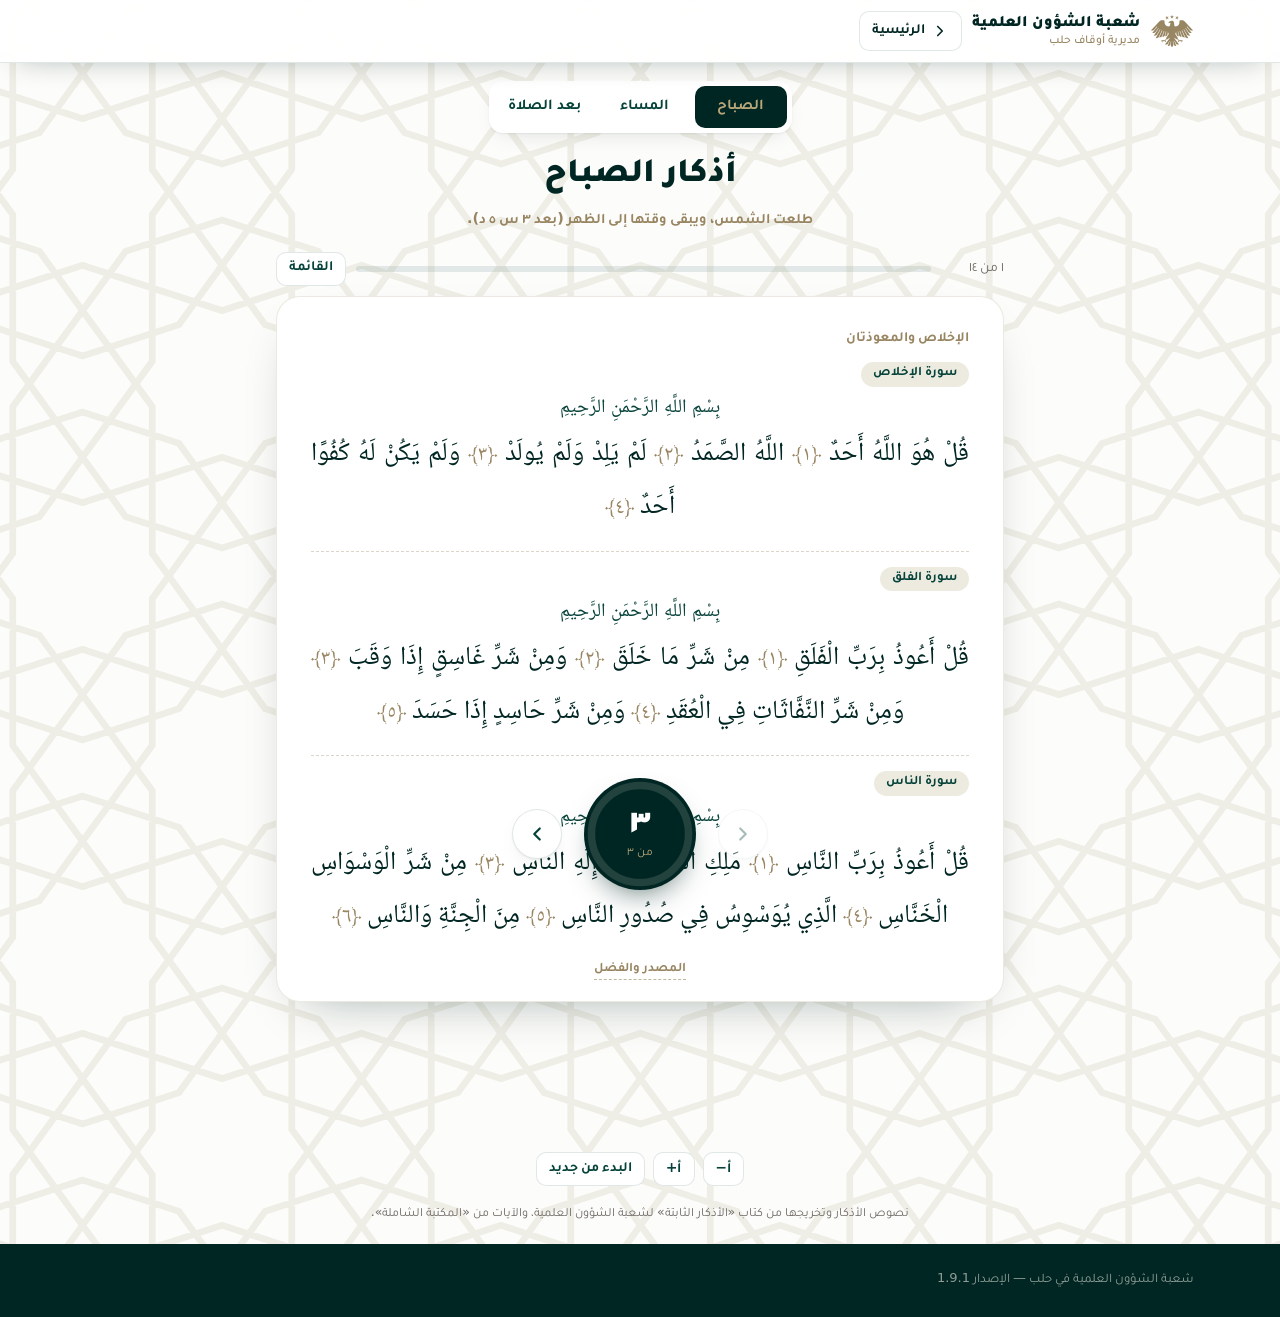
==== adhkar.html @ 6bf9099c "Add files via upload" ====
<!doctype html>
<html lang="ar" dir="rtl">
<head>
  <meta charset="utf-8">
  <meta name="viewport" content="width=device-width, initial-scale=1, viewport-fit=cover">
  <title>الأذكار — شعبة الشؤون العلمية في حلب</title>
  <meta name="description" content="أذكار الصباح والمساء وأذكار ما بعد الصلاة، مع عدّاد يتنقل بين الأذكار وحده.">
  <meta name="theme-color" content="#002623">
  <meta property="og:title" content="الأذكار — شعبة الشؤون العلمية في حلب">
  <meta property="og:description" content="أذكار الصباح والمساء وما بعد الصلاة، مع عدّاد.">
  <meta property="og:image" content="https://elmi-halab.vercel.app/images/og.png">
  <link rel="icon" href="favicon.ico" sizes="any">
  <link rel="icon" href="images/favicon.svg" type="image/svg+xml">
  <link rel="apple-touch-icon" href="images/apple-touch-icon.png">
  <link rel="manifest" href="manifest.webmanifest">
  <link rel="stylesheet" href="style.css?v=1.9.1">
</head>
<body class="adhkar-page">

  <nav class="topbar scrolled" aria-label="التنقل">
    <div class="wrap topbar-in">
      <a class="brand" href="./" aria-label="الصفحة الرئيسية">
        <img src="images/eagle.svg" alt="" width="40" height="30">
        <span><b>شعبة الشؤون العلمية</b><small>مديرية أوقاف حلب</small></span>
      </a>
      <a class="tb-menu" href="./">
        <svg class="ic" width="18" height="18" viewBox="0 0 24 24" fill="none" stroke="currentColor" stroke-width="2.2" stroke-linecap="round" stroke-linejoin="round" aria-hidden="true"><path d="m9 18 6-6-6-6"/></svg>
        <span>الرئيسية</span>
      </a>
    </div>
  </nav>

  <header class="ad-head">
    <div class="wrap">
      <div class="ad-tabs" role="tablist" aria-label="أنواع الأذكار">
        <button class="ad-tab" data-tab="sabah" role="tab" type="button">الصباح</button>
        <button class="ad-tab" data-tab="masa" role="tab" type="button">المساء</button>
        <button class="ad-tab" data-tab="salah" role="tab" type="button">بعد الصلاة</button>
      </div>
      <h1 id="adHeadTitle">الأذكار</h1>
      <p class="ad-when" id="adWhen"></p>
    </div>
  </header>

  <main class="wrap ad-main">
    <div class="ad-progress">
      <span id="adStep"></span>
      <div class="ad-bar" aria-hidden="true"><span id="adBar"></span></div>
      <button class="ad-mini" id="adListBtn" type="button">القائمة</button>
    </div>

    <div id="adStage">
      <div class="ad-variants" id="adTasbih" hidden></div>

      <article class="ad-card" id="adCard" tabindex="0" role="button" aria-label="اضغط على البطاقة للعدّ">
        <div class="ad-title" id="adTitle"></div>
        <div class="ad-text" id="adText"></div>
        <div class="ad-foot">
          <button class="ad-src-btn" id="adSrcBtn" type="button" aria-expanded="false">المصدر والفضل</button>
          <div class="ad-src" id="adSrc" hidden></div>
        </div>
      </article>

      <div class="ad-dock">
        <button class="ad-nav" id="adPrev" type="button" aria-label="الذكر السابق">
          <svg width="22" height="22" viewBox="0 0 24 24" fill="none" stroke="currentColor" stroke-width="2.4" stroke-linecap="round" stroke-linejoin="round" aria-hidden="true"><path d="m9 18 6-6-6-6"/></svg>
        </button>
        <button class="ad-ring" id="adRing" type="button" aria-label="عُدّ">
          <svg viewBox="0 0 120 120" aria-hidden="true">
            <circle class="ad-ring-bg" cx="60" cy="60" r="52"/>
            <circle class="ad-ring-fg" id="adRingFg" cx="60" cy="60" r="52" stroke-dasharray="326.73" stroke-dashoffset="326.73"/>
          </svg>
          <span class="ad-ring-in"><b id="adLeft" aria-live="polite">–</b><small id="adOf"></small></span>
        </button>
        <button class="ad-nav" id="adNext" type="button" aria-label="الذكر التالي">
          <svg width="22" height="22" viewBox="0 0 24 24" fill="none" stroke="currentColor" stroke-width="2.4" stroke-linecap="round" stroke-linejoin="round" aria-hidden="true"><path d="m15 18-6-6 6-6"/></svg>
        </button>
      </div>

      <div class="ad-tools">
        <button class="ad-mini" id="adSmaller" type="button" aria-label="تصغير الخط">أ−</button>
        <button class="ad-mini" id="adBigger" type="button" aria-label="تكبير الخط">أ+</button>
        <button class="ad-mini" id="adReset" type="button">البدء من جديد</button>
      </div>
    </div>

    <section class="ad-done" id="adDone" hidden>
      <div class="ad-done-ic" aria-hidden="true">✓</div>
      <h2 id="adDoneTitle"></h2>
      <p>تقبّل الله منك</p>
      <div class="ad-done-actions">
        <button class="btn btn-dark" id="adDoneExtra" type="button" hidden></button>
        <button class="btn btn-line" id="adDoneBack" type="button" hidden>العودة إلى الأذكار الأساسية</button>
        <button class="btn btn-line" id="adRestart" type="button">البدء من جديد</button>
      </div>
    </section>

    <p class="ad-credit">نصوص الأذكار وتخريجها من كتاب «الأذكار الثابتة» لشعبة الشؤون العلمية، والآيات من «المكتبة الشاملة».</p>
  </main>

  <footer class="foot">
    <div class="foot-in">
      <div class="wrap foot-bottom" style="margin-top:0;border-top:0;padding-top:0"><span>شعبة الشؤون العلمية في حلب</span> — <span>الإصدار 1.9.1</span></div>
    </div>
  </footer>

  <dialog class="sheet" id="adListSheet" aria-labelledby="adListHead">
    <div class="sheet-in">
      <h3 id="adListHead">قائمة الأذكار</h3>
      <div class="ad-list" id="adListBody"></div>
      <div class="sheet-actions"><button class="btn btn-outline" id="adListClose" type="button">إغلاق</button></div>
    </div>
  </dialog>

  <script src="adhkar-data.js?v=1.9.1"></script>
  <script src="adhkar.js?v=1.9.1"></script>
</body>
</html>
---- style.css ----
/* ============================================================
   شعبة الشؤون العلمية في حلب
   ملف التنسيق المشترك بين الصفحة الرئيسية ولوحة الإدارة
   ============================================================ */

/* ---------- الخطوط ----------
   الخط المعتمد: قمرة. ضع ملفاته في مجلد fonts بهذه الأسماء نفسها.
   وإن لم تُوجد يعمل الموقع تلقائيًا بخط «تجوّل» الاحتياطي الموجود معه. */
@font-face { font-family: 'Qomra'; font-weight: 400; font-display: swap;
  src: local('itf Qomra Arabic'), url('fonts/ITFQOMRAARABIC-REGULAR.TTF') format('truetype'); }
@font-face { font-family: 'Qomra'; font-weight: 500; font-display: swap;
  src: local('itf Qomra Arabic Med'), url('fonts/ITFQOMRAARABIC-MEDIUM.TTF') format('truetype'); }
@font-face { font-family: 'Qomra'; font-weight: 700; font-display: swap;
  src: local('itf Qomra Arabic Bold'), url('fonts/ITFQOMRAARABIC-BOLD.TTF') format('truetype'); }
@font-face { font-family: 'Qomra'; font-weight: 900; font-display: swap;
  src: local('itf Qomra Arabic Black'), url('fonts/ITFQOMRAARABIC-BLACK.TTF') format('truetype'); }

@font-face { font-family: 'TajawalLocal'; font-weight: 400; font-display: swap; src: url('fonts/tajawal-arabic-400-normal.woff2') format('woff2'); }
@font-face { font-family: 'TajawalLocal'; font-weight: 500; font-display: swap; src: url('fonts/tajawal-arabic-500-normal.woff2') format('woff2'); }
@font-face { font-family: 'TajawalLocal'; font-weight: 700; font-display: swap; src: url('fonts/tajawal-arabic-700-normal.woff2') format('woff2'); }
@font-face { font-family: 'TajawalLocal'; font-weight: 900; font-display: swap; src: url('fonts/tajawal-arabic-900-normal.woff2') format('woff2'); }
/* خط نصوص الأذكار: نسخي يضبط التشكيل على «لا» والتنوين ضبطًا صحيحًا */
@font-face { font-family: 'AdhkarFont'; font-weight: 400; font-display: swap; src: url('fonts/noto-naskh-arabic-400-normal.woff2') format('woff2');
  unicode-range: U+0600-06FF, U+0750-077F, U+0870-088E, U+0890-0891, U+0897-08E1, U+08E3-08FF, U+200C-200E, U+2010-2011, U+204F, U+2E41, U+FB50-FDFF, U+FE70-FE74, U+FE76-FEFC; }

/* ---------- الألوان المعتمدة ---------- */
:root {
  --forest-900: #002623;
  --forest-700: #054239;
  --forest-500: #428177;
  --gold-700: #988561;
  --gold-500: #b9a779;
  --cream: #edebe0;
  --ink: #161616;
  --text: #3d3a3b;
  --umber-700: #4a151e;
  --umber-500: #6b1f2a;
  --white: #ffffff;

  --bg: #f5f4ee;
  --card: #ffffff;
  --line: rgba(5, 66, 57, 0.12);
  --muted: #6f6a66;
  --shadow: 0 1px 2px rgba(0, 38, 35, .06), 0 8px 24px -12px rgba(0, 38, 35, .18);

  --font: 'Qomra', 'TajawalLocal', system-ui, sans-serif;
  --radius: 18px;
  --wrap: 760px;
}

* { box-sizing: border-box; }
html { scroll-behavior: smooth; -webkit-text-size-adjust: 100%; }
body {
  margin: 0;
  background: var(--bg);
  color: var(--text);
  font-family: var(--font);
  font-size: 16px;
  line-height: 1.75;
  direction: rtl;
  overflow-x: hidden;
}
a { color: inherit; text-decoration: none; }
button, input, select, textarea { font-family: inherit; font-size: inherit; color: inherit; }
img, svg { display: block; }
.ic { flex: none; }
.wrap { width: 100%; max-width: var(--wrap); margin: 0 auto; padding: 0 16px; }
.sr { position: absolute; width: 1px; height: 1px; overflow: hidden; clip: rect(0 0 0 0); white-space: nowrap; }
:focus-visible { outline: 3px solid var(--gold-500); outline-offset: 2px; border-radius: 6px; }

/* ---------- الأزرار ---------- */
.btn {
  display: inline-flex; align-items: center; justify-content: center; gap: 8px;
  min-height: 46px; padding: 10px 20px;
  border-radius: 999px; border: 1.5px solid transparent;
  font-weight: 700; font-size: 15px; line-height: 1.2;
  cursor: pointer; transition: transform .15s ease, background .2s ease, border-color .2s ease;
  white-space: nowrap;
}
.btn:active { transform: scale(.97); }
.btn-gold { background: var(--gold-700); color: var(--white); }
.btn-gold:hover { background: #8a7855; }
.btn-forest { background: var(--forest-700); color: var(--white); }
.btn-forest:hover { background: var(--forest-900); }
.btn-ghost-light { border-color: rgba(237, 235, 224, .35); color: var(--cream); background: transparent; }
.btn-ghost-light:hover { border-color: var(--gold-500); color: var(--white); }
.btn-outline { border-color: var(--gold-700); color: var(--gold-700); background: transparent; }
.btn-outline:hover { background: rgba(152, 133, 97, .08); }
.btn[disabled], .btn.is-disabled { background: var(--cream); color: var(--muted); border-color: transparent; cursor: not-allowed; transform: none; }

/* ---------- رأس الصفحة ---------- */
.hero {
  position: relative; overflow: hidden;
  background: var(--forest-900); color: var(--white);
  padding: 0 0 40px; text-align: center;
}
.hero-main { padding-top: 30px; }
.hero::before, .hero::after { content: ''; position: absolute; border-radius: 50%; pointer-events: none; }
.hero::before { width: 340px; height: 340px; top: -150px; left: -120px; background: rgba(66, 129, 119, .22); }
.hero::after { width: 280px; height: 280px; bottom: -150px; right: -90px; background: rgba(152, 133, 97, .16); }
.hero .wrap { position: relative; z-index: 1; }
.hero-logo { width: 112px; height: auto; margin: 0 auto 18px; }
.kicker {
  display: inline-block; font-weight: 500; font-size: 14px; letter-spacing: 0;
  color: var(--gold-500);
}
.hero h1 { margin: 4px 0 8px; font-weight: 900; font-size: clamp(30px, 8vw, 42px); line-height: 1.25; color: var(--white); }
.hero .tagline { margin: 0 auto 24px; max-width: 30em; color: rgba(237, 235, 224, .82); font-size: 16px; }
.hero-actions { display: flex; flex-wrap: wrap; gap: 10px; justify-content: center; }
.gold-rule { width: 56px; height: 2px; background: var(--gold-700); margin: 0 auto 18px; border: 0; }

/* ---------- شريط مواقيت الصلاة ---------- */
.pbar {
  position: relative; z-index: 2; text-align: right;
  background: rgba(0, 0, 0, .2); border-bottom: 1px solid rgba(185, 167, 121, .2);
  padding: 10px 0 12px;
}
.pbar.failed { display: none; }
.pbar-top { display: flex; align-items: center; justify-content: space-between; gap: 10px; margin-bottom: 8px; }
.pbar-city {
  display: inline-flex; align-items: center; gap: 6px; min-height: 36px; padding: 4px 12px 4px 10px;
  border-radius: 999px; border: 1px solid rgba(237, 235, 224, .25); background: rgba(237, 235, 224, .07);
  color: var(--cream); font-size: 14px; cursor: pointer; transition: border-color .2s ease, background .2s ease;
}
.pbar-city b { font-weight: 700; }
.pbar-city .ic { color: var(--gold-500); }
.pbar-city .chev { opacity: .8; }
.pbar-city:hover { border-color: var(--gold-500); background: rgba(237, 235, 224, .12); }
.pbar-date { font-size: 13px; color: rgba(237, 235, 224, .78); text-align: left; line-height: 1.4; }
.pbar-times { display: grid; grid-template-columns: repeat(6, minmax(0, 1fr)); gap: 4px; }
.pt { text-align: center; border-radius: 12px; padding: 5px 2px 6px; transition: background .3s ease; }
.pt small { display: block; font-size: 12px; font-weight: 500; line-height: 1.5; color: var(--gold-500); white-space: nowrap; }
.pt b { display: block; font-size: 17px; font-weight: 700; line-height: 1.3; color: var(--white); font-variant-numeric: tabular-nums; }
.pt i { display: block; font-style: normal; font-size: 11px; line-height: 1.5; color: var(--white); white-space: nowrap; }
.pt.sun small, .pt.sun b { opacity: .55; }
.pt.next { background: var(--gold-700); box-shadow: 0 6px 18px -8px rgba(0, 0, 0, .5); }
.pt.next small { color: var(--forest-900); }
@media (min-width: 560px) {
  .pt b { font-size: 20px; }
  .pt small { font-size: 13px; }
  .pbar-times { gap: 8px; }
}

/* قائمة المدن */
dialog.city-sheet .sheet-in { padding-bottom: 18px; }
.city-sheet .inp { width: 100%; }
.city-list {
  max-height: min(52vh, 420px); overflow-y: auto; margin: 10px 0 12px; text-align: right;
  border: 1px solid var(--line); border-radius: 14px; background: var(--white);
}
.city-list h4 {
  position: sticky; top: 0; z-index: 1; margin: 0; padding: 6px 14px;
  background: var(--cream); color: var(--gold-700); font-size: 13px; font-weight: 700;
}
.city-opt {
  display: flex; width: 100%; align-items: center; justify-content: space-between; gap: 8px;
  min-height: 44px; padding: 8px 14px; border: 0; border-top: 1px solid var(--line);
  background: none; text-align: right; font-size: 15px; color: var(--ink); cursor: pointer;
}
.city-list h4 + .city-opt { border-top: 0; }
.city-opt:hover { background: rgba(5, 66, 57, .04); }
.city-opt.on { color: var(--forest-700); font-weight: 700; background: rgba(5, 66, 57, .06); }
.city-empty { padding: 18px; text-align: center; color: var(--muted); font-size: 14px; }
.atlas-link { display: block; margin: 0 0 12px; font-size: 13px; line-height: 1.6; color: var(--forest-700); }
.atlas-link b { color: var(--gold-700); }
.atlas-link:hover { text-decoration: underline; }

/* ---------- شريط الأقسام ---------- */
.chips {
  position: sticky; top: 0; z-index: 20;
  background: rgba(245, 244, 238, .94); backdrop-filter: blur(8px); -webkit-backdrop-filter: blur(8px);
  border-bottom: 1px solid var(--line);
}
.chips-row { display: flex; gap: 8px; overflow-x: auto; padding: 10px 16px; scrollbar-width: none; max-width: var(--wrap); margin: 0 auto; }
.chips-row::-webkit-scrollbar { display: none; }
.chip {
  flex: none; padding: 6px 14px; border-radius: 999px;
  background: var(--white); border: 1px solid var(--line);
  font-size: 14px; font-weight: 500; color: var(--forest-700); white-space: nowrap;
}
.chip:hover, .chip.on { background: var(--forest-700); color: var(--white); border-color: var(--forest-700); }

/* ---------- الأقسام ---------- */
main { padding: 8px 0 40px; }
.block { padding: 28px 0 8px; scroll-margin-top: 64px; }
.block-head { margin-bottom: 14px; }
.block-head .kicker { display: flex; align-items: center; gap: 10px; color: var(--gold-700); }
.block-head .kicker::before { content: ''; width: 18px; height: 2px; background: var(--gold-700); }
.block-head h2 { margin: 2px 0 0; font-weight: 900; font-size: 25px; line-height: 1.35; color: var(--forest-700); }
.block-head p { margin: 6px 0 0; color: var(--muted); font-size: 15px; }

.items { display: grid; grid-template-columns: 1fr; gap: 10px; }
@media (min-width: 720px) { .items { grid-template-columns: 1fr 1fr; } }

.item {
  display: flex; align-items: center; gap: 14px;
  padding: 14px; min-height: 76px;
  background: var(--card); border: 1px solid var(--line); border-radius: var(--radius);
  box-shadow: var(--shadow);
  transition: transform .15s ease, border-color .2s ease;
}
a.item:hover { border-color: var(--gold-500); transform: translateY(-2px); }
a.item:active { transform: scale(.99); }
.item-ic {
  width: 48px; height: 48px; border-radius: 14px; flex: none;
  display: grid; place-items: center;
  background: var(--cream); color: var(--forest-700);
}
.item-ic.wa { background: #e3f3ea; color: #128c4a; }
.item-ic.fb { background: #e7edf8; color: #1b4fa0; }
.item-body { flex: 1; min-width: 0; }
.item-title { display: flex; align-items: center; gap: 8px; flex-wrap: wrap; font-weight: 700; font-size: 16px; color: var(--ink); line-height: 1.45; }
.item-desc { margin-top: 2px; font-size: 14px; color: var(--muted); line-height: 1.6; }
.item-go { color: var(--gold-700); flex: none; }
.item.is-soon { box-shadow: none; background: rgba(255, 255, 255, .6); }
.item.is-soon .item-ic { background: rgba(237, 235, 224, .7); color: var(--gold-700); }
.badge {
  display: inline-block; padding: 1px 10px; border-radius: 999px;
  background: var(--cream); color: var(--gold-700);
  font-size: 12px; font-weight: 500; line-height: 1.8;
}
.badge.new { background: var(--umber-500); color: var(--white); }
.badge.file { background: rgba(5, 66, 57, .08); color: var(--forest-700); }

/* ---------- بطاقة اللقاء الشهري ---------- */
.meet {
  background: var(--card); border: 1px solid var(--line); border-radius: 22px;
  box-shadow: var(--shadow); overflow: hidden;
}
.meet-top {
  display: flex; align-items: center; justify-content: space-between; gap: 10px; flex-wrap: wrap;
  background: var(--cream); padding: 12px 18px;
}
.meet-top .kicker { color: var(--gold-700); font-size: 14px; }
.status { padding: 2px 12px; border-radius: 999px; font-size: 13px; font-weight: 700; background: var(--forest-700); color: var(--white); }
.status.today { background: var(--umber-500); }
.status.past { background: rgba(61, 58, 59, .12); color: var(--text); }
.meet-body { padding: 18px 18px 20px; }
.meet h3 { margin: 0 0 10px; font-weight: 900; font-size: 24px; line-height: 1.4; color: var(--forest-700); }
.meet-meta { display: flex; flex-wrap: wrap; gap: 8px 16px; margin-bottom: 14px; color: var(--text); font-size: 15px; }
.meet-meta span { display: inline-flex; align-items: center; gap: 6px; }
.meet-meta .ic { color: var(--gold-700); }
.sq-list { list-style: none; margin: 0 0 16px; padding: 0; }
.sq-list li { position: relative; padding-right: 20px; margin: 4px 0; }
.sq-list li::before { content: ''; position: absolute; right: 2px; top: .66em; width: 7px; height: 7px; background: var(--gold-700); }
.people { display: grid; gap: 10px; margin-bottom: 18px; }
@media (min-width: 560px) { .people { grid-template-columns: 1fr 1fr; } }
.person { background: var(--bg); border-radius: 14px; padding: 10px 14px; }
.person b { display: block; font-weight: 500; font-size: 13px; color: var(--gold-700); }
.person span { font-weight: 700; color: var(--ink); white-space: pre-line; }
.meet-actions { display: flex; flex-wrap: wrap; gap: 10px; }
.meet-actions .btn { flex: 1 1 200px; }
.meet-note { margin: 10px 0 0; font-size: 13px; color: var(--muted); }

details.archive { margin-top: 12px; background: var(--card); border: 1px solid var(--line); border-radius: var(--radius); }
details.archive summary {
  list-style: none; cursor: pointer; padding: 14px 18px;
  display: flex; align-items: center; justify-content: space-between;
  font-weight: 700; color: var(--forest-700);
}
details.archive summary::-webkit-details-marker { display: none; }
details.archive[open] summary .ic { transform: rotate(180deg); }
.past { border-top: 1px solid var(--line); padding: 14px 18px; }
.past h4 { margin: 0; font-size: 16px; font-weight: 700; color: var(--ink); }
.past .when { font-size: 13px; color: var(--muted); }
.past p { margin: 6px 0 0; font-size: 14px; white-space: pre-line; }
.past .links { display: flex; flex-wrap: wrap; gap: 8px; margin-top: 8px; }
.past .links a { font-size: 14px; font-weight: 700; color: var(--gold-700); display: inline-flex; align-items: center; gap: 4px; }

/* ---------- عن الشعبة ---------- */
.about { background: var(--card); border: 1px solid var(--line); border-radius: 22px; padding: 20px; box-shadow: var(--shadow); }
.about p { margin: 0 0 12px; text-align: justify; }
.about h3 { margin: 18px 0 8px; font-size: 17px; font-weight: 700; color: var(--umber-700); }
.contact-row { display: flex; flex-wrap: wrap; gap: 10px; margin-top: 8px; }

[hidden] { display: none !important; }

/* ---------- الشريط العلوي الثابت ---------- */
.topbar {
  position: sticky; top: 0; z-index: 30;
  background: rgba(255, 255, 255, .93); backdrop-filter: blur(12px); -webkit-backdrop-filter: blur(12px);
  border-bottom: 1px solid var(--line);
  transition: box-shadow .25s ease;
}
.topbar.scrolled { box-shadow: 0 10px 30px -18px rgba(0, 38, 35, .45); }
.topbar-in { display: flex; align-items: center; gap: 10px; min-height: 62px; }
.brand { display: flex; align-items: center; gap: 10px; color: var(--forest-900); min-width: 0; margin-left: auto; flex: none; }
.brand img { width: 44px; height: auto; flex: none; }
.brand span { display: flex; flex-direction: column; line-height: 1.25; min-width: 0; }
.brand b { font-weight: 900; font-size: 16px; white-space: nowrap; }
.brand small { font-size: 12px; font-weight: 500; color: var(--gold-700); white-space: nowrap; }
.tb-links { display: none; gap: 2px; margin-left: auto; }
.tb-links a { padding: 6px 12px; border-radius: 10px; font-size: 14.5px; font-weight: 500; color: #6b7280; white-space: nowrap; }
.tb-links a:hover { color: var(--forest-900); background: rgba(0, 38, 35, .04); }
.tb-next {
  display: inline-flex; align-items: baseline; gap: 6px; flex: none;
  padding: 6px 12px; border-radius: 10px; border: 0; cursor: pointer;
  background: var(--forest-900); color: var(--white); font-size: 14px;
  animation: tbIn .3s ease;
}
.tb-next small { font-size: 12px; font-weight: 500; color: var(--gold-500); }
.tb-next b { font-weight: 700; font-variant-numeric: tabular-nums; }
@keyframes tbIn { from { opacity: 0; transform: translateY(-4px); } }
.tb-menu {
  display: inline-flex; align-items: center; gap: 6px; flex: none; min-height: 40px; padding: 6px 12px;
  border-radius: 10px; border: 1px solid var(--line); background: var(--white);
  color: var(--forest-900); font-size: 14px; font-weight: 700; cursor: pointer;
}
.tb-menu:hover { border-color: var(--gold-500); }
@media (max-width: 400px) { .tb-menu span { display: none; } .tb-menu { padding: 6px 9px; } .brand b { font-size: 15px; } }
@media (min-width: 900px) { .tb-links { display: flex; } .brand { margin-left: 0; } }

/* قائمة الأقسام */
.menu-list { display: grid; gap: 6px; margin: 6px 0 14px; text-align: right; }
.menu-list a {
  display: flex; align-items: center; justify-content: space-between; gap: 10px;
  min-height: 48px; padding: 10px 14px; border-radius: 14px;
  background: var(--bg); color: var(--forest-700); font-weight: 700;
}
.menu-list a .ic { color: var(--gold-700); }
.menu-list a:hover { background: var(--cream); }

/* ---------- رأس الصفحة (الإصدار ١.٣) ---------- */
.hero {
  position: relative; overflow: hidden; text-align: right;
  padding: 0 0 clamp(96px, 18vw, 150px);
  color: var(--forest-900);
  background: #fcfcfa url('images/pattern-light.svg') center top / 279px 384px repeat;
  border-bottom: 1px solid var(--line);
}
.hero::before, .hero::after { display: none; }
.hero-sky {
  position: absolute; left: 0; right: 0; bottom: -1px; height: clamp(84px, 15vw, 132px);
  background: url('images/aleppo-skyline.png') center bottom / auto 100% repeat-x;
  opacity: .82; pointer-events: none;
}
.hero-grid { position: relative; z-index: 1; display: grid; gap: 22px; padding-top: 18px; }
.hero-side { order: -1; }
.hero .kicker { color: var(--gold-700); font-size: 15px; }
.hero h1 { margin: 2px 0 8px; font-weight: 900; font-size: clamp(34px, 9vw, 54px); line-height: 1.2; color: var(--forest-900); }
.hero .tagline { margin: 0 0 18px; max-width: 30em; color: var(--gold-700); font-size: 17px; font-weight: 700; line-height: 1.7; }
.hero-feats { list-style: none; margin: 0 0 22px; padding: 0; display: grid; grid-template-columns: repeat(3, minmax(0, 1fr)); gap: 10px; }
.hero-feats li { display: flex; flex-direction: column; align-items: flex-start; gap: 8px; font-size: 13.5px; line-height: 1.55; color: var(--text); }
.feat-ic {
  position: relative; display: grid; place-items: center; width: 44px; height: 44px; border-radius: 12px;
  background: var(--gold-500); color: var(--white);
}
.hero-actions { justify-content: flex-start; }
.hero-actions .btn { flex: 1 1 160px; }
.hero-share {
  display: inline-flex; align-items: center; gap: 6px; margin-top: 14px; padding: 0 0 2px;
  border: 0; border-bottom: 1px solid rgba(5, 66, 57, .3); background: none;
  color: var(--forest-700); font-size: 14px; cursor: pointer;
}
.hero-share:hover { color: var(--gold-700); }

/* بطاقة المواقيت */
.pcard {
  position: relative; overflow: hidden; border-radius: 26px; padding: 16px 16px 14px;
  color: var(--white);
  background: var(--forest-700) url('images/pattern-dark.webp') center / 520px auto;
  background-blend-mode: soft-light;
  box-shadow: 0 30px 60px -30px rgba(0, 38, 35, .55);
}
.pcard.failed { display: none; }
.pc-mark { position: absolute; left: -18px; top: -14px; width: 120px; opacity: .12; pointer-events: none; }
.pc-head { position: relative; display: flex; align-items: flex-end; justify-content: space-between; gap: 10px; margin-bottom: 12px; }
.pc-next small, .pc-time span { display: block; font-size: 12.5px; color: var(--gold-500); font-weight: 500; }
.pc-next b { display: block; font-size: 30px; font-weight: 900; line-height: 1.2; }
.pc-time { text-align: left; }
.pc-time b { display: block; font-size: 30px; font-weight: 700; line-height: 1.2; font-variant-numeric: tabular-nums; }
.pc-time small { display: block; font-size: 12.5px; color: var(--gold-500); font-weight: 500; }
.pc-left {
  position: relative; display: flex; align-items: center; justify-content: space-between; gap: 10px;
  margin-bottom: 10px; padding: 8px 14px; border-radius: 14px;
  background: rgba(237, 235, 224, .94); color: var(--forest-900);
}
.pc-left small { font-size: 13px; font-weight: 500; color: var(--forest-700); }
.pc-left b { font-size: 22px; font-weight: 900; font-variant-numeric: tabular-nums; line-height: 1.3; }
.pc-prog { position: relative; height: 6px; margin-bottom: 6px; border-radius: 999px; background: rgba(255, 255, 255, .14); overflow: hidden; }
.pc-prog span { display: block; height: 100%; width: 0; border-radius: inherit; background: linear-gradient(to left, var(--gold-500), var(--gold-700)); transition: width .9s linear; }
.pc-since { position: relative; display: flex; justify-content: space-between; gap: 10px; margin-bottom: 12px; font-size: 13px; color: rgba(237, 235, 224, .78); }
.pc-since b { font-weight: 700; color: var(--cream); font-variant-numeric: tabular-nums; }
.pcard .pbar-date { line-height: 1.5; text-align: left; }
.pcard .pbar-date span { display: block; }
.pcard .pbar-date .g { font-size: 12px; color: rgba(237, 235, 224, .65); }
.pcard .pbar-times { position: relative; grid-template-columns: repeat(6, minmax(0, 1fr)); gap: 5px; }
.pcard .pt { background: rgba(255, 255, 255, .08); border-radius: 12px; padding: 6px 2px 7px; }
.pcard .pt.next { background: var(--gold-700); }
.pcard .pt i { display: none; }
.pcard .pt { cursor: pointer; -webkit-tap-highlight-color: transparent; }
.pcard .pt.tapped { box-shadow: inset 0 0 0 2px var(--cream); }
.pc-since.sel { color: var(--cream); }
.pc-since.sel b { color: var(--gold-500); }
.pc-hint { position: relative; margin: 8px 0 0; text-align: center; font-size: 11.5px; color: rgba(237, 235, 224, .55); }
.pc-adhkar {
  position: relative; display: flex; align-items: center; justify-content: space-between; gap: 10px;
  margin-top: 10px; padding: 9px 14px; border-radius: 14px;
  background: rgba(152, 133, 97, .22); border: 1px solid rgba(185, 167, 121, .35);
  color: var(--cream); font-size: 14.5px; font-weight: 700;
}
.pc-adhkar:hover { background: rgba(152, 133, 97, .32); }
.pc-foot { position: relative; display: flex; align-items: center; justify-content: space-between; gap: 10px; margin-top: 12px; }
.pcard .pbar-city { background: rgba(237, 235, 224, .1); }
.pcard .pbar-date { color: rgba(237, 235, 224, .8); }
@media (max-width: 380px) { .pcard .pt b { font-size: 15px; } .pcard .pt small { font-size: 11px; } }

@media (min-width: 900px) {
  .hero-grid { grid-template-columns: 1.15fr .85fr; align-items: center; gap: 48px; padding-top: 48px; }
  .hero-side { order: 0; }
  .hero h1 { font-size: 56px; }
  .hero-feats li { font-size: 14.5px; }
  .hero-actions .btn { flex: 0 0 auto; min-width: 190px; }
  .pcard { padding: 22px 22px 18px; transform: rotate(-2deg); }
  .pcard .pbar-times { grid-template-columns: repeat(3, minmax(0, 1fr)); gap: 8px; }
  .pcard .pt { padding: 10px 4px; }
  .pcard .pt b { font-size: 22px; }
  .pc-next b, .pc-time b { font-size: 38px; }
  .pc-mark { width: 170px; }
}

/* أزرار بطابع «مسجدك» */
.btn { border-radius: 12px; }
.btn-dark { background: var(--forest-900); color: var(--gold-500); }
.btn-dark:hover { background: var(--forest-700); }
.btn-line { border-color: var(--forest-900); color: var(--forest-900); background: transparent; }
.btn-line:hover { background: rgba(0, 38, 35, .05); }

/* أيقونات البطاقات: مربع ذهبي بإطار داخلي متقطع */
.item-ic { position: relative; background: transparent; border: 1.5px solid rgba(152, 133, 97, .55); color: var(--gold-700); }
.item-ic::after { content: ''; position: absolute; inset: 4px; border: 1px dashed rgba(152, 133, 97, .45); border-radius: 9px; pointer-events: none; }
.item-ic.wa { background: transparent; border-color: rgba(18, 140, 74, .45); color: #128c4a; }
.item-ic.wa::after { border-color: rgba(18, 140, 74, .35); }
.item.is-soon .item-ic { background: transparent; }
.item { border-color: transparent; }

.block { scroll-margin-top: 76px; }
@media (min-width: 900px) {
  :root { --wrap: 980px; }
  .topbar .wrap, .hero .wrap, .foot .wrap { max-width: 1140px; }
}

/* ---------- كيف تستفيد ---------- */
.steps-grid { list-style: none; margin: 0; padding: 0; display: grid; gap: 18px; position: relative; }
.step { position: relative; display: grid; grid-template-columns: 52px 1fr; column-gap: 14px; align-items: start; }
.step-n {
  grid-row: span 2; position: relative; z-index: 1;
  display: grid; place-items: center; width: 52px; height: 52px; border-radius: 50%;
  background: var(--forest-900); color: var(--white); font-weight: 900; font-size: 20px;
}
.step:nth-child(even) .step-n { background: #cdbf9c; color: var(--forest-900); }
.step:not(:last-child)::after {
  content: ''; position: absolute; right: 25px; top: 56px; bottom: -16px;
  border-right: 2px dashed rgba(61, 58, 59, .18);
}
.step b { display: block; padding-top: 4px; font-size: 18px; font-weight: 900; color: var(--ink); }
.step p { margin: 2px 0 0; font-size: 14.5px; color: #8a8f98; line-height: 1.7; }
@media (min-width: 720px) {
  .steps-grid { grid-template-columns: repeat(4, minmax(0, 1fr)); gap: 16px; }
  .step { display: block; text-align: center; }
  .step-n { margin: 0 auto 12px; width: 64px; height: 64px; font-size: 24px; }
  .step:not(:last-child)::after { right: auto; left: calc(-50% + 36px); top: 32px; bottom: auto; width: calc(100% - 72px); border-right: 0; border-top: 2px dashed rgba(61, 58, 59, .18); }
  .step:not(:last-child)::after { left: auto; right: calc(50% + 40px); width: calc(100% - 80px + 16px); }
}

/* ---------- الأسئلة الشائعة ---------- */
.faq { display: grid; gap: 10px; }
.faq-item { background: var(--card); border-radius: 18px; box-shadow: var(--shadow); overflow: hidden; }
.faq-item summary {
  list-style: none; cursor: pointer; display: flex; align-items: center; gap: 12px;
  padding: 14px 16px; font-weight: 700; color: var(--ink); line-height: 1.55;
}
.faq-item summary::-webkit-details-marker { display: none; }
.faq-q {
  position: relative; flex: none; display: grid; place-items: center; width: 38px; height: 38px; border-radius: 11px;
  border: 1.5px solid rgba(61, 58, 59, .35); color: var(--forest-900); font-weight: 900; font-size: 16px;
}
.faq-q::after { content: ''; position: absolute; inset: 4px; border: 1px dashed rgba(61, 58, 59, .3); border-radius: 7px; }
.faq-item summary > span:nth-child(2) { flex: 1; }
.faq-item summary .ic { flex: none; color: var(--text); transition: transform .2s ease; }
.faq-item[open] summary .ic { transform: rotate(180deg); }
.faq-item p { margin: 0; padding: 0 66px 16px 18px; color: var(--muted); font-size: 15px; text-align: justify; line-height: 1.8; }

/* ---------- الدعوة الختامية ---------- */
.cta-band { margin-top: 40px; }
.cta-card {
  position: relative; overflow: hidden; border-radius: 26px; padding: 34px 22px 36px; text-align: center; color: var(--white);
  background: radial-gradient(circle at 18% 50%, rgba(66, 129, 119, .35), rgba(66, 129, 119, 0) 45%), var(--forest-900);
}
.cta-card::after {
  content: ''; position: absolute; left: 22px; bottom: 18px; width: 110px; height: 70px; opacity: .35;
  background-image: radial-gradient(rgba(237, 235, 224, .9) 1.6px, transparent 1.8px); background-size: 16px 16px;
}
.cta-card .kicker { color: var(--gold-500); }
.cta-card h2 { position: relative; margin: 2px 0 8px; font-weight: 900; font-size: 26px; }
.cta-card p { position: relative; margin: 0 auto 20px; max-width: 32em; color: rgba(237, 235, 224, .85); font-size: 15px; }
.cta-actions { position: relative; display: flex; flex-wrap: wrap; gap: 10px; justify-content: center; }
.cta-actions .btn-gold { background: #8a7855; }
@media (min-width: 900px) { .cta-card { padding: 48px 40px; } .cta-card h2 { font-size: 32px; } }

/* ---------- التذييل ---------- */
.foot { color: rgba(237, 235, 224, .78); font-size: 14px; }
.foot-sky {
  height: clamp(110px, 22vw, 190px);
  background: url('images/aleppo-skyline.png') center bottom / auto 100% no-repeat;
  margin-bottom: -1px;
}
.foot-in { background: var(--forest-900); padding: 26px 0 24px; }
.foot-grid { display: grid; gap: 22px; grid-template-columns: 1fr 1fr; }
.foot-brand { grid-column: 1 / -1; }
.foot-brand img { width: 58px; margin-bottom: 8px; }
.foot-brand b { display: block; color: var(--white); font-weight: 900; font-size: 17px; }
.foot-brand p { margin: 4px 0 0; max-width: 26em; line-height: 1.7; }
.foot-col h3 { margin: 0 0 8px; font-size: 14px; font-weight: 700; color: var(--gold-500); }
.foot-col ul { list-style: none; margin: 0; padding: 0; display: grid; gap: 6px; }
.foot-col a, .foot-col button { color: rgba(237, 235, 224, .82); background: none; border: 0; padding: 0; cursor: pointer; font-size: 14px; text-align: right; line-height: 1.6; }
.foot-col a:hover, .foot-col button:hover { color: var(--white); }
.foot-bottom { margin-top: 22px; padding-top: 14px; border-top: 1px solid rgba(237, 235, 224, .12); font-size: 13px; color: rgba(237, 235, 224, .6); }
@media (min-width: 720px) {
  .foot-grid { grid-template-columns: 1.6fr 1fr 1fr 1fr; }
  .foot-brand { grid-column: auto; }
}

/* ---------- نافذة المشاركة ---------- */
dialog.sheet {
  border: 0; padding: 0; border-radius: 24px; width: min(380px, calc(100vw - 32px));
  background: var(--card); color: var(--text); box-shadow: 0 30px 80px -20px rgba(0, 0, 0, .5);
}
dialog.sheet::backdrop { background: rgba(0, 38, 35, .55); }
.sheet-in { padding: 22px; text-align: center; }
.sheet-in h3 { margin: 0 0 4px; font-weight: 900; color: var(--forest-700); font-size: 20px; }
.sheet-in p { margin: 0 0 14px; font-size: 14px; color: var(--muted); }
.seg { display: inline-flex; gap: 4px; padding: 4px; margin: 0 0 14px; border-radius: 999px; background: var(--cream); }
.seg[hidden] { display: none; }
.seg button { border: 0; background: none; padding: 6px 14px; border-radius: 999px; font-size: 14px; font-weight: 500; color: var(--forest-700); cursor: pointer; }
.seg button.on { background: var(--forest-700); color: var(--white); }
.qr-box { background: var(--white); border: 1px solid var(--line); border-radius: 18px; padding: 14px; display: inline-block; }
.qr-box canvas, .qr-box img { width: 220px; height: 220px; }
.url-line { direction: ltr; font-size: 13px; color: var(--forest-700); margin: 12px 0 14px; word-break: break-all; }
.sheet-actions { display: flex; gap: 8px; justify-content: center; flex-wrap: wrap; }

.toast {
  position: fixed; bottom: 20px; left: 50%; transform: translateX(-50%) translateY(20px);
  background: var(--forest-900); color: var(--white); padding: 10px 18px; border-radius: 999px;
  font-size: 14px; opacity: 0; pointer-events: none; transition: all .25s ease; z-index: 100;
}
.toast.show { opacity: 1; transform: translateX(-50%) translateY(0); }

.skeleton { height: 76px; border-radius: var(--radius); background: linear-gradient(90deg, #ecebe4 0%, #f6f5f0 50%, #ecebe4 100%); background-size: 200% 100%; animation: sk 1.2s infinite; }
@keyframes sk { to { background-position: -200% 0; } }

@media (prefers-reduced-motion: reduce) {
  * { transition: none !important; animation: none !important; scroll-behavior: auto !important; }
}

/* ============================================================
   لوحة الإدارة
   ============================================================ */
.adm-top {
  background: var(--forest-900); color: var(--white);
  padding: 14px 0;
}
.adm-top .wrap { display: flex; align-items: center; gap: 12px; }
.adm-top img { width: 46px; }
.adm-top .t { flex: 1; min-width: 0; }
.adm-top .t b { display: block; font-weight: 900; font-size: 18px; line-height: 1.3; }
.adm-top .t span { font-size: 13px; color: var(--gold-500); }
.adm-top .btn { min-height: 38px; padding: 6px 14px; font-size: 14px; }

.adm-tabs { display: flex; gap: 6px; overflow-x: auto; padding: 12px 16px; max-width: var(--wrap); margin: 0 auto; scrollbar-width: none; }
.adm-tabs::-webkit-scrollbar { display: none; }
.adm-tab { flex: none; padding: 8px 16px; border-radius: 999px; border: 1px solid var(--line); background: var(--white); cursor: pointer; font-weight: 700; font-size: 14px; color: var(--forest-700); }
.adm-tab.on { background: var(--forest-700); color: var(--white); border-color: var(--forest-700); }

.panel { background: var(--card); border: 1px solid var(--line); border-radius: var(--radius); padding: 18px; box-shadow: var(--shadow); margin-bottom: 14px; }
.panel h2 { margin: 0 0 4px; font-weight: 900; font-size: 21px; color: var(--forest-700); }
.panel > p { margin: 0 0 12px; color: var(--muted); font-size: 14px; }
.panel.warn { background: #fbf6ea; border-color: rgba(152, 133, 97, .35); }
.panel.danger { background: #fbefef; border-color: rgba(107, 31, 42, .25); }

.field { display: block; margin-bottom: 14px; }
.field > span { display: block; font-weight: 700; font-size: 14px; color: var(--ink); margin-bottom: 4px; }
.field > small { display: block; font-size: 12.5px; color: var(--muted); margin-top: 4px; line-height: 1.6; }
.inp {
  width: 100%; min-height: 46px; padding: 10px 14px;
  border: 1.5px solid #d9d6cb; border-radius: 12px; background: var(--white);
  font-size: 16px; line-height: 1.6; transition: border-color .2s;
}
.inp:focus { outline: none; border-color: var(--forest-500); }
textarea.inp { min-height: 110px; resize: vertical; }
.inp.ltr { direction: ltr; text-align: left; }
.row2 { display: grid; grid-template-columns: 1fr; gap: 0 12px; }
@media (min-width: 560px) { .row2 { grid-template-columns: 1fr 1fr; } }
.check { display: flex; align-items: center; gap: 10px; font-weight: 700; margin-bottom: 14px; cursor: pointer; }
.check input { width: 22px; height: 22px; accent-color: var(--forest-700); }

.list-row {
  display: flex; align-items: center; gap: 12px;
  padding: 12px; border: 1px solid var(--line); border-radius: 14px; background: var(--white);
  margin-bottom: 8px;
}
.list-row .item-ic { width: 40px; height: 40px; border-radius: 12px; }
.list-row .grow { flex: 1; min-width: 0; }
.list-row .grow b { display: block; font-weight: 700; color: var(--ink); line-height: 1.5; }
.list-row .grow small { display: block; color: var(--muted); font-size: 13px; line-height: 1.5; overflow: hidden; text-overflow: ellipsis; white-space: nowrap; }
.list-row.hidden-row { opacity: .55; }
.mini { display: flex; gap: 4px; flex: none; }
.mini button {
  width: 36px; height: 36px; border-radius: 10px; border: 1px solid var(--line);
  background: var(--white); cursor: pointer; display: grid; place-items: center; color: var(--forest-700);
}
.mini button:hover { border-color: var(--gold-500); }
.mini button.del { color: var(--umber-500); }

.sec-card { border: 1px solid var(--line); border-radius: var(--radius); background: var(--bg); padding: 14px; margin-bottom: 14px; }
.sec-head { display: flex; align-items: center; gap: 10px; margin-bottom: 10px; }
.sec-head .grow { flex: 1; min-width: 0; }
.sec-head b { display: block; font-weight: 900; font-size: 18px; color: var(--forest-700); }
.sec-head small { color: var(--gold-700); font-weight: 500; }

.icon-pick { display: grid; grid-template-columns: repeat(auto-fill, minmax(64px, 1fr)); gap: 6px; }
.icon-pick label { display: flex; flex-direction: column; align-items: center; gap: 2px; padding: 8px 4px; border: 1.5px solid var(--line); border-radius: 12px; cursor: pointer; font-size: 11px; color: var(--muted); text-align: center; line-height: 1.3; background: var(--white); }
.icon-pick input { display: none; }
.icon-pick input:checked + label { border-color: var(--forest-700); color: var(--forest-700); background: var(--cream); }
.icon-pick label .ic { color: var(--forest-700); }

.upload-box { border: 1.5px dashed var(--gold-500); border-radius: 14px; padding: 14px; background: #fcfbf7; }
.upload-box .current { font-size: 13px; color: var(--forest-700); word-break: break-all; margin-top: 8px; }
.progress { height: 6px; background: var(--cream); border-radius: 99px; overflow: hidden; margin-top: 10px; display: none; }
.progress i { display: block; height: 100%; width: 30%; background: var(--forest-500); border-radius: 99px; animation: prog 1.1s ease-in-out infinite; }
@keyframes prog { from { margin-right: -30%; } to { margin-right: 100%; } }

dialog.editor { width: min(620px, calc(100vw - 20px)); max-height: calc(100vh - 20px); }
dialog.editor .sheet-in { text-align: right; max-height: calc(100vh - 20px); overflow-y: auto; }
dialog.editor .sheet-in h3 { margin-bottom: 14px; }
.editor-actions { display: flex; gap: 8px; position: sticky; bottom: -22px; background: var(--card); padding: 12px 0 2px; margin-top: 6px; }
.editor-actions .btn { flex: 1; }

.empty { text-align: center; color: var(--muted); padding: 16px; font-size: 14px; }
.steps { margin: 0; padding-right: 22px; }
.steps li { margin: 4px 0; }
code.k { direction: ltr; display: inline-block; background: var(--cream); padding: 0 6px; border-radius: 6px; font-family: inherit; font-size: 14px; }

/* على الهاتف: الأزرار الصغيرة تنزل تحت العنوان حتى لا يضيق النص */
@media (max-width: 560px) {
  .list-row, .sec-head { flex-wrap: wrap; }
  .list-row .grow, .sec-head .grow { flex: 1 1 calc(100% - 56px); }
  .list-row .mini, .sec-head .mini { width: 100%; justify-content: flex-end; padding-top: 2px; border-top: 1px dashed var(--line); padding-top: 8px; }
  .mini button { width: 40px; height: 34px; }
}

/* ============================================================
   صفحة الأذكار
   ============================================================ */
.adhkar-page { --ad-scale: 1; background: #fcfcfa url('images/pattern-light.svg') center top / 279px 384px repeat; }
@media (max-width: 640px) { .hero, .adhkar-page { background-size: 209px 288px; } }
.ad-head { padding: 18px 0 6px; text-align: center; }
.ad-tabs { display: inline-flex; gap: 4px; padding: 5px; border-radius: 14px; background: var(--white); box-shadow: var(--shadow); }
.ad-tab {
  min-width: 92px; min-height: 42px; padding: 6px 14px; border: 0; border-radius: 10px; cursor: pointer;
  background: none; color: var(--forest-700); font-size: 15px; font-weight: 700;
}
.ad-tab.on { background: var(--forest-900); color: var(--gold-500); }
.ad-head h1 { margin: 14px 0 2px; font-weight: 900; font-size: clamp(26px, 7vw, 34px); color: var(--forest-900); }
.ad-when { margin: 0 auto; max-width: 34em; color: var(--gold-700); font-size: 14.5px; font-weight: 700; min-height: 1.6em; }

.ad-main { max-width: 760px; padding-bottom: 10px; }
.ad-progress { display: flex; align-items: center; gap: 10px; margin: 12px 0 10px; font-size: 14px; color: var(--muted); font-variant-numeric: tabular-nums; }
.ad-progress > span { white-space: nowrap; min-width: 4.5em; }
.ad-bar { flex: 1; height: 6px; border-radius: 999px; background: rgba(5, 66, 57, .1); overflow: hidden; }
.ad-bar span { display: block; height: 100%; width: 0; border-radius: inherit; background: var(--gold-700); transition: width .4s ease; }
.ad-mini {
  min-height: 34px; padding: 4px 12px; border-radius: 10px; border: 1px solid var(--line); background: var(--white);
  color: var(--forest-700); font-size: 14px; font-weight: 700; cursor: pointer;
}
.ad-mini:hover { border-color: var(--gold-500); }

.ad-variants { display: flex; flex-wrap: wrap; align-items: center; gap: 6px; margin-bottom: 10px; font-size: 13px; color: var(--muted); }
.ad-variants button { border: 1px solid var(--line); background: var(--white); border-radius: 999px; padding: 4px 12px; font-size: 13px; color: var(--forest-700); cursor: pointer; }
.ad-variants button.on { background: var(--forest-700); color: var(--white); border-color: var(--forest-700); }

.ad-card {
  position: relative; padding: 20px 20px 14px; border-radius: 24px; background: var(--white);
  box-shadow: 0 20px 50px -30px rgba(0, 38, 35, .45); cursor: pointer; user-select: none; -webkit-user-select: none;
  -webkit-tap-highlight-color: transparent; outline-offset: 4px; transition: box-shadow .2s ease, transform .1s ease;
  border: 1px solid rgba(152, 133, 97, .18);
}
.ad-card:active { transform: scale(.995); }
.ad-card.is-done { box-shadow: 0 0 0 2px rgba(152, 133, 97, .55), 0 20px 50px -30px rgba(0, 38, 35, .45); }
.ad-title { display: flex; align-items: center; gap: 8px; flex-wrap: wrap; margin-bottom: 8px; font-size: 14px; font-weight: 700; color: var(--gold-700); }
.ad-badge { background: var(--forest-900); color: var(--gold-500); border-radius: 999px; padding: 1px 10px; font-size: 12px; }
.ad-text p { margin: 0; font-family: 'AdhkarFont', var(--font); font-size: calc(23px * var(--ad-scale)); line-height: 2.05; color: var(--ink); text-align: justify; text-align-last: center; }
.ad-sura + .ad-sura { margin-top: 14px; padding-top: 12px; border-top: 1px dashed rgba(152, 133, 97, .35); }
.ad-sura-name { display: inline-block; margin-bottom: 4px; padding: 1px 12px; border-radius: 999px; background: var(--cream); color: var(--forest-700); font-size: 13px; font-weight: 700; }
.ad-text .ad-basmala { text-align: center; text-align-last: center; color: var(--forest-700); font-size: calc(19px * var(--ad-scale)); }
.ad-text .ad-quran { color: var(--forest-900); }
.aya-n { color: var(--gold-700); font-size: .8em; white-space: nowrap; }
.ad-foot { margin-top: 10px; text-align: center; }
.ad-src-btn { border: 0; background: none; color: var(--gold-700); font-size: 13px; font-weight: 700; cursor: pointer; border-bottom: 1px dashed rgba(152, 133, 97, .6); padding: 0 0 1px; }
.ad-src { margin-top: 8px; padding: 10px 12px; border-radius: 12px; background: var(--bg); text-align: right; font-size: 14px; line-height: 1.8; color: var(--text); }
.ad-src b { display: block; color: var(--forest-700); }
.ad-src span { display: block; margin-top: 6px; }

/* العدّاد: يبقى ظاهرًا أسفل الشاشة */
.ad-dock {
  position: sticky; bottom: 0; z-index: 5; display: flex; align-items: center; justify-content: center; gap: 22px;
  margin: 12px -16px 0; padding: 10px 16px calc(10px + env(safe-area-inset-bottom));
  background: linear-gradient(to top, rgba(247, 246, 241, .98) 70%, rgba(247, 246, 241, 0));
}
.ad-nav {
  display: grid; place-items: center; width: 50px; height: 50px; border-radius: 50%; border: 1px solid var(--line);
  background: var(--white); color: var(--forest-700); cursor: pointer; box-shadow: var(--shadow);
}
.ad-nav:disabled { opacity: .35; cursor: default; }
.ad-ring { position: relative; width: 112px; height: 112px; padding: 0; border: 0; border-radius: 50%; background: var(--forest-900); cursor: pointer; box-shadow: 0 14px 30px -14px rgba(0, 38, 35, .7); -webkit-tap-highlight-color: transparent; }
.ad-ring svg { position: absolute; inset: 0; width: 100%; height: 100%; transform: rotate(-90deg) scaleX(-1); }
.ad-ring-bg { fill: none; stroke: rgba(237, 235, 224, .14); stroke-width: 8; }
.ad-ring-fg { fill: none; stroke: var(--gold-500); stroke-width: 8; stroke-linecap: round; transition: stroke-dashoffset .25s ease; }
.ad-ring-in { position: relative; display: flex; flex-direction: column; align-items: center; justify-content: center; height: 100%; color: var(--white); }
.ad-ring-in b { font-size: 34px; font-weight: 900; line-height: 1.1; font-variant-numeric: tabular-nums; }
.ad-ring-in small { font-size: 12px; color: var(--gold-500); }
.ad-ring.full { background: var(--gold-700); }
.ad-ring.full .ad-ring-in small { color: var(--forest-900); }
.ad-ring.pulse { animation: adPulse .22s ease; }
@keyframes adPulse { 50% { transform: scale(.94); } }
.ad-tools { display: flex; justify-content: center; gap: 8px; margin: 4px 0 6px; }

.ad-done { margin-top: 10px; padding: 34px 20px; border-radius: 24px; background: var(--white); text-align: center; box-shadow: var(--shadow); }
.ad-done-ic { display: inline-grid; place-items: center; width: 64px; height: 64px; border-radius: 50%; background: var(--gold-700); color: var(--white); font-size: 30px; font-weight: 900; }
.ad-done h2 { margin: 12px 0 2px; font-weight: 900; color: var(--forest-900); font-size: 24px; }
.ad-done p { margin: 0 0 18px; color: var(--gold-700); font-weight: 700; }
.ad-done-actions { display: flex; flex-direction: column; gap: 8px; max-width: 320px; margin: 0 auto; }
.ad-credit { margin: 18px 0 8px; text-align: center; font-size: 12.5px; color: var(--muted); }

.ad-list { display: grid; gap: 6px; max-height: min(60vh, 520px); overflow-y: auto; margin: 6px 0 14px; text-align: right; }
.ad-li { display: flex; align-items: center; gap: 10px; width: 100%; padding: 8px 10px; border: 1px solid var(--line); border-radius: 12px; background: var(--white); cursor: pointer; text-align: right; font-size: 14.5px; color: var(--ink); }
.ad-li.cur { border-color: var(--gold-500); background: rgba(152, 133, 97, .07); }
.ad-li-n { flex: none; display: grid; place-items: center; width: 28px; height: 28px; border-radius: 50%; background: var(--cream); color: var(--forest-700); font-size: 13px; font-weight: 700; }
.ad-li.ok .ad-li-n { background: var(--gold-700); color: var(--white); }
.ad-li-t { flex: 1; min-width: 0; overflow: hidden; text-overflow: ellipsis; white-space: nowrap; }
.ad-li-c { flex: none; font-size: 12.5px; color: var(--muted); font-variant-numeric: tabular-nums; }

@media (min-width: 720px) {
  .ad-card { padding: 30px 34px 18px; }
  .ad-text p { font-size: calc(26px * var(--ad-scale)); }
  .ad-dock { margin: 14px 0 0; background: none; }
}
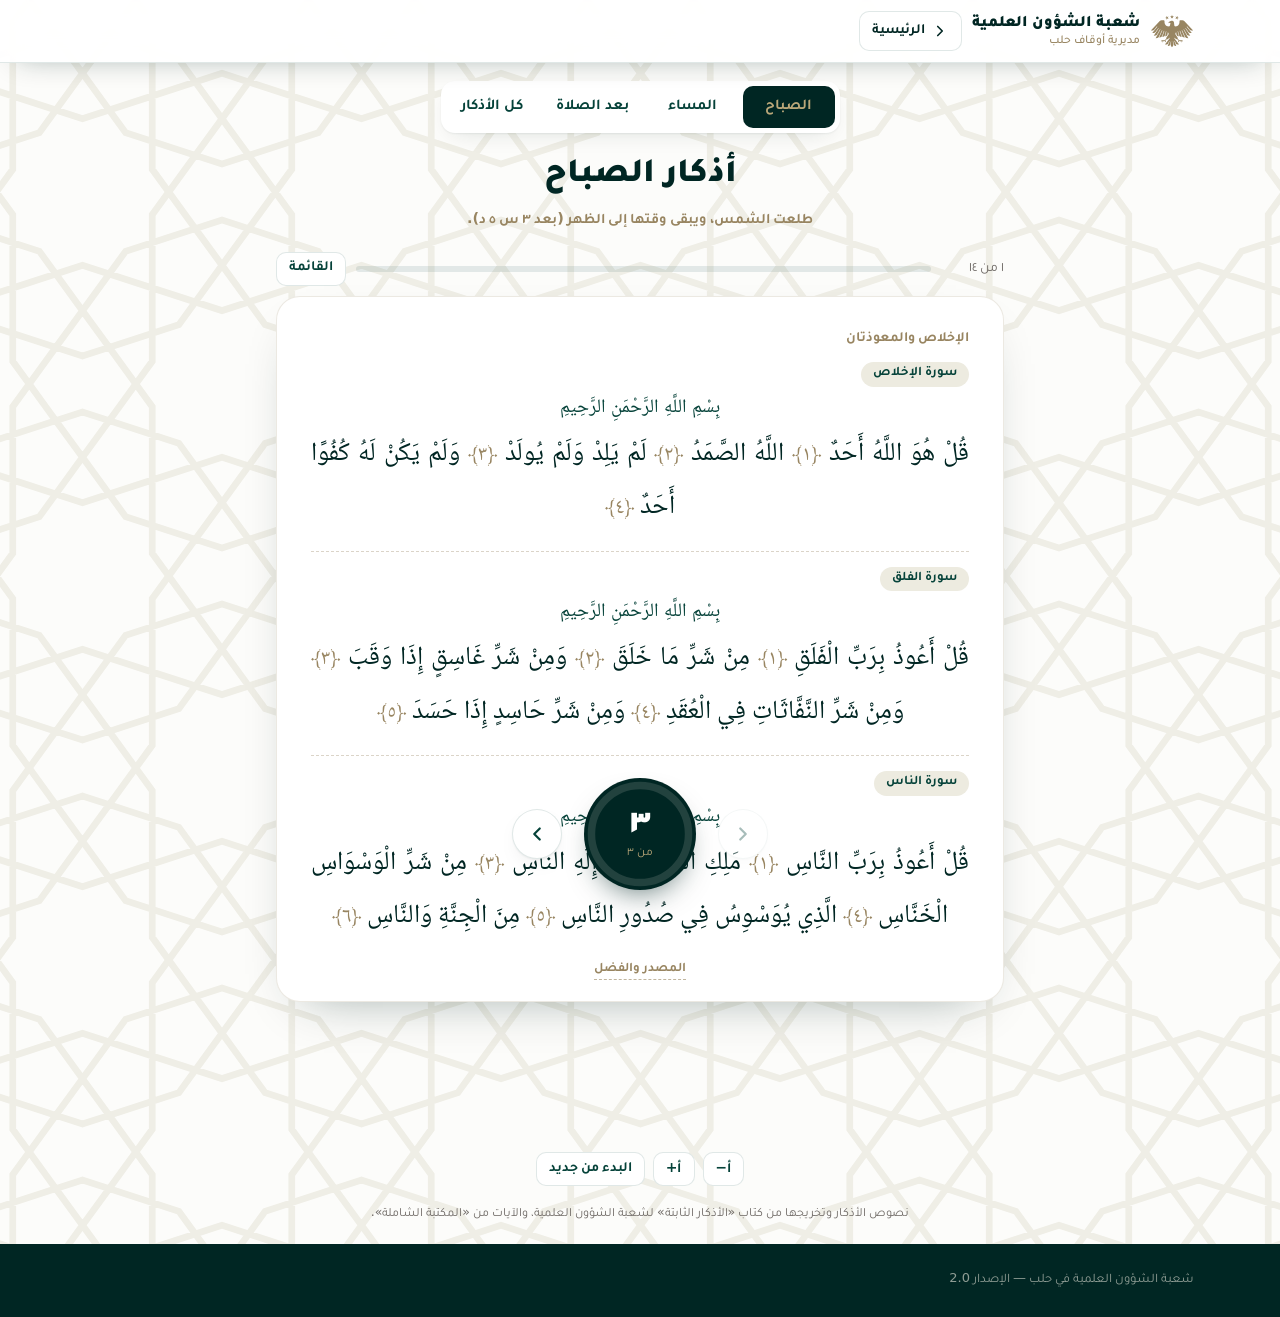
==== commit 503a71ca: "Add files via upload" ====
--- a/adhkar.html
+++ b/adhkar.html
@@ -13,7 +13,7 @@
   <link rel="icon" href="images/favicon.svg" type="image/svg+xml">
   <link rel="apple-touch-icon" href="images/apple-touch-icon.png">
   <link rel="manifest" href="manifest.webmanifest">
-  <link rel="stylesheet" href="style.css?v=1.9.1">
+  <link rel="stylesheet" href="style.css?v=2.0">
 </head>
 <body class="adhkar-page">
 
@@ -36,6 +36,7 @@
         <button class="ad-tab" data-tab="sabah" role="tab" type="button">الصباح</button>
         <button class="ad-tab" data-tab="masa" role="tab" type="button">المساء</button>
         <button class="ad-tab" data-tab="salah" role="tab" type="button">بعد الصلاة</button>
+        <button class="ad-tab" data-tab="all" role="tab" type="button">كل الأذكار</button>
       </div>
       <h1 id="adHeadTitle">الأذكار</h1>
       <p class="ad-when" id="adWhen"></p>
@@ -43,7 +44,7 @@
   </header>
 
   <main class="wrap ad-main">
-    <div class="ad-progress">
+    <div class="ad-progress" id="adProg">
       <span id="adStep"></span>
       <div class="ad-bar" aria-hidden="true"><span id="adBar"></span></div>
       <button class="ad-mini" id="adListBtn" type="button">القائمة</button>
@@ -95,12 +96,14 @@
       </div>
     </section>
 
+    <section class="ax" id="adAll" hidden></section>
+
     <p class="ad-credit">نصوص الأذكار وتخريجها من كتاب «الأذكار الثابتة» لشعبة الشؤون العلمية، والآيات من «المكتبة الشاملة».</p>
   </main>
 
   <footer class="foot">
     <div class="foot-in">
-      <div class="wrap foot-bottom" style="margin-top:0;border-top:0;padding-top:0"><span>شعبة الشؤون العلمية في حلب</span> — <span>الإصدار 1.9.1</span></div>
+      <div class="wrap foot-bottom" style="margin-top:0;border-top:0;padding-top:0"><span>شعبة الشؤون العلمية في حلب</span> — <span>الإصدار 2.0</span></div>
     </div>
   </footer>
 
@@ -112,7 +115,7 @@
     </div>
   </dialog>
 
-  <script src="adhkar-data.js?v=1.9.1"></script>
-  <script src="adhkar.js?v=1.9.1"></script>
+  <script src="adhkar-data.js?v=2.0"></script>
+  <script src="adhkar.js?v=2.0"></script>
 </body>
 </html>
--- a/style.css
+++ b/style.css
@@ -732,6 +732,52 @@
 .ad-done-actions { display: flex; flex-direction: column; gap: 8px; max-width: 320px; margin: 0 auto; }
 .ad-credit { margin: 18px 0 8px; text-align: center; font-size: 12.5px; color: var(--muted); }
 
+/* ---------- كل الأذكار ---------- */
+.ax { margin-top: 14px; }
+.ax-group { margin: 0 0 18px; }
+.ax-group h2 { margin: 0 0 8px; font-size: 15px; font-weight: 800; color: var(--gold-700); display: flex; align-items: center; gap: 8px; }
+.ax-group h2::after { content: ''; flex: 1; height: 1px; background: rgba(152, 133, 97, .3); }
+.ax-grid { display: grid; grid-template-columns: repeat(auto-fill, minmax(150px, 1fr)); gap: 8px; }
+.ax-tile {
+  display: flex; flex-direction: column; align-items: flex-start; justify-content: space-between; gap: 6px; min-height: 76px;
+  padding: 12px 14px; border: 1px solid rgba(5, 66, 57, .1); border-radius: 14px; background: var(--white);
+  box-shadow: var(--shadow); text-align: right; cursor: pointer; color: var(--forest-900);
+}
+.ax-tile b { font-size: 15px; font-weight: 800; line-height: 1.45; }
+.ax-tile small { font-size: 12.5px; font-weight: 700; color: var(--gold-700); }
+.ax-tile.is-counter { background: var(--forest-900); color: var(--white); border-color: transparent; }
+.ax-tile.is-counter small { color: var(--gold-500); }
+.ax-tile:active { transform: scale(.98); }
+.ax-back {
+  display: inline-flex; align-items: center; gap: 6px; margin: 0 0 12px; padding: 8px 14px; border: 0; border-radius: 999px;
+  background: var(--white); box-shadow: var(--shadow); color: var(--forest-700); font-size: 14px; font-weight: 800; cursor: pointer;
+}
+.ax-back::before { content: '→'; }
+.ax-card { margin: 0 0 12px; padding: 16px 18px 12px; border-radius: 18px; background: var(--white); box-shadow: var(--shadow); }
+.ax-time { margin-bottom: 4px; font-size: 13px; font-weight: 700; color: var(--gold-700); }
+.ax-text p + p { margin-top: 8px; }
+.ax-foot { display: flex; flex-wrap: wrap; align-items: center; justify-content: center; gap: 8px 14px; margin-top: 8px; }
+.ax-cnt {
+  padding: 4px 12px; border: 1px solid rgba(152, 133, 97, .45); border-radius: 999px; background: var(--cream);
+  color: var(--forest-700); font-size: 13px; font-weight: 800; font-variant-numeric: tabular-nums;
+}
+button.ax-cnt { cursor: pointer; }
+.ax-cnt.full { background: var(--forest-900); color: var(--gold-500); border-color: transparent; }
+.ax-src { margin-top: 8px; }
+.ax-more { margin: 6px 0 12px; }
+.ax-more > summary {
+  display: block; margin: 0 0 12px; padding: 12px 16px; border-radius: 14px; background: var(--cream); color: var(--forest-700);
+  font-size: 15px; font-weight: 800; text-align: center; cursor: pointer; list-style: none;
+}
+.ax-more > summary::-webkit-details-marker { display: none; }
+.ax-more[open] > summary { background: var(--forest-900); color: var(--gold-500); }
+.ax-err { padding: 18px; border-radius: 14px; background: var(--white); text-align: center; color: var(--umber-500); font-weight: 700; }
+@media (max-width: 480px) {
+  .ad-tabs { gap: 2px; padding: 4px; }
+  .ad-tab { min-width: 0; padding: 6px 10px; font-size: 14px; }
+  .ax-grid { grid-template-columns: 1fr 1fr; }
+}
+
 .ad-list { display: grid; gap: 6px; max-height: min(60vh, 520px); overflow-y: auto; margin: 6px 0 14px; text-align: right; }
 .ad-li { display: flex; align-items: center; gap: 10px; width: 100%; padding: 8px 10px; border: 1px solid var(--line); border-radius: 12px; background: var(--white); cursor: pointer; text-align: right; font-size: 14.5px; color: var(--ink); }
 .ad-li.cur { border-color: var(--gold-500); background: rgba(152, 133, 97, .07); }
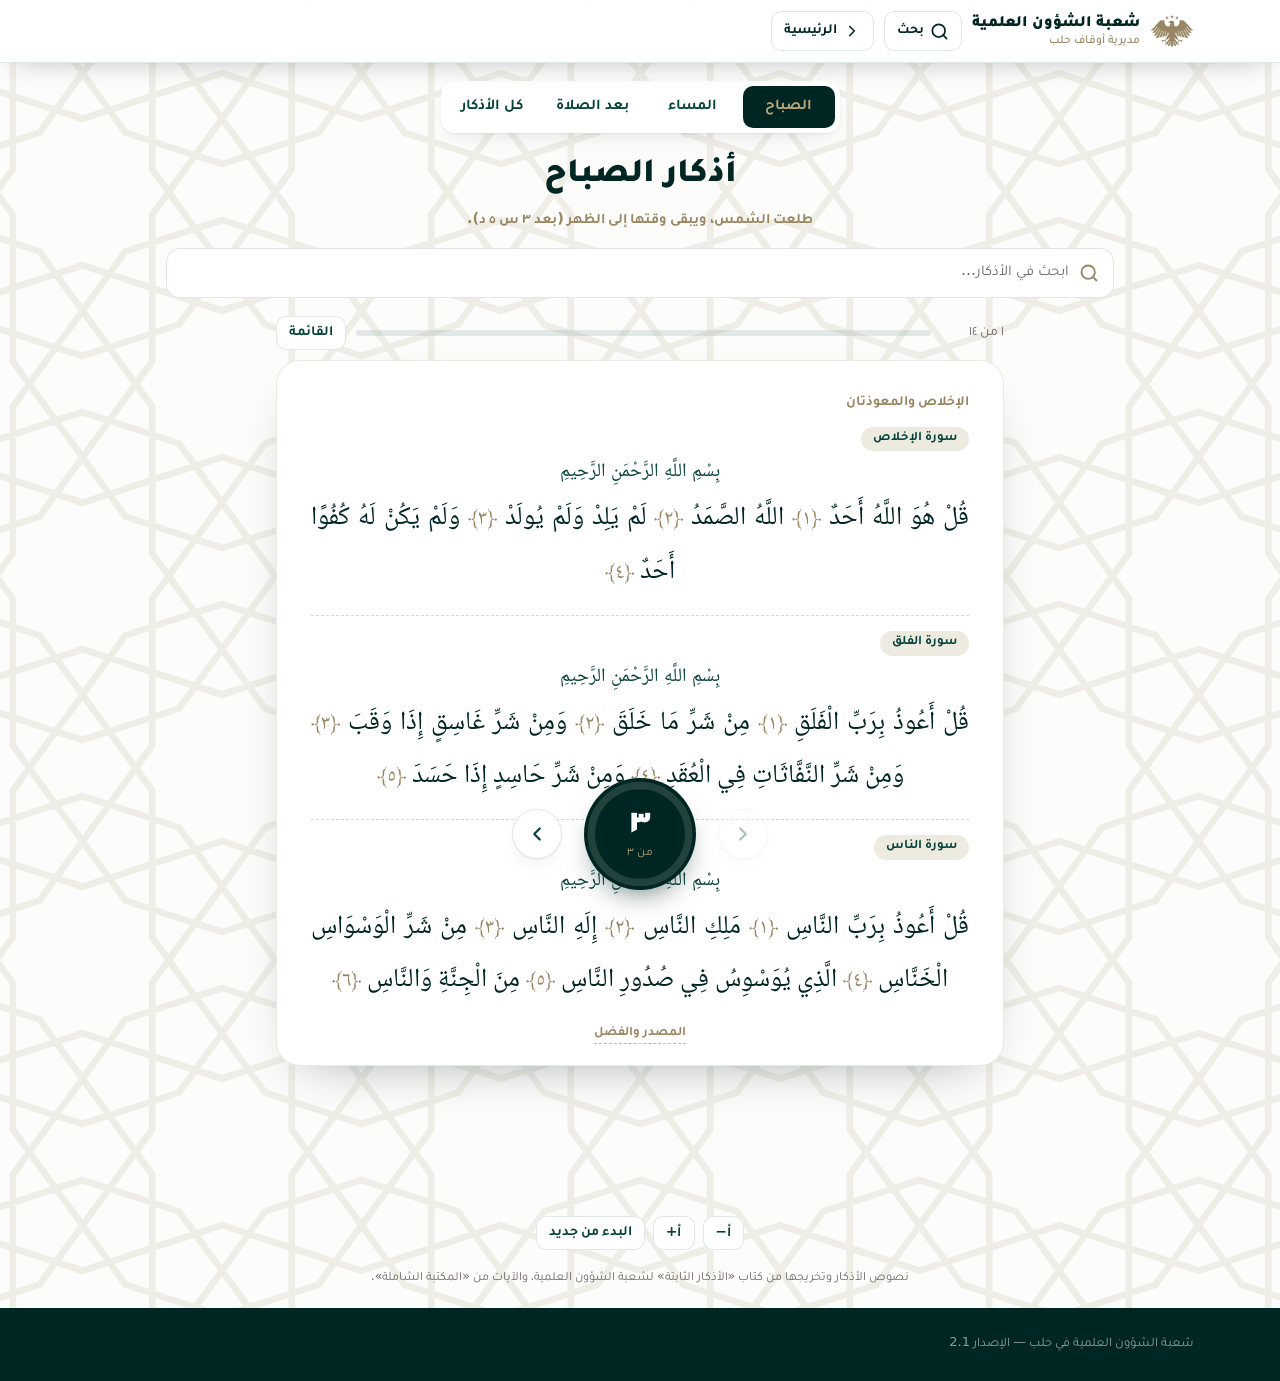
==== commit cbc8144d: "Add files via upload" ====
--- a/adhkar.html
+++ b/adhkar.html
@@ -13,7 +13,7 @@
   <link rel="icon" href="images/favicon.svg" type="image/svg+xml">
   <link rel="apple-touch-icon" href="images/apple-touch-icon.png">
   <link rel="manifest" href="manifest.webmanifest">
-  <link rel="stylesheet" href="style.css?v=2.0">
+  <link rel="stylesheet" href="style.css?v=2.1">
 </head>
 <body class="adhkar-page">
 
@@ -23,6 +23,10 @@
         <img src="images/eagle.svg" alt="" width="40" height="30">
         <span><b>شعبة الشؤون العلمية</b><small>مديرية أوقاف حلب</small></span>
       </a>
+      <button class="tb-menu tb-search" type="button" data-search data-scope="adhkar" aria-label="البحث في الأذكار">
+        <svg class="ic" width="19" height="19" viewBox="0 0 24 24" fill="none" stroke="currentColor" stroke-width="2.2" stroke-linecap="round" stroke-linejoin="round" aria-hidden="true"><path d="M11 19a8 8 0 1 0 0-16 8 8 0 0 0 0 16Z"/><path d="m21 21-4.3-4.3"/></svg>
+        <span>بحث</span>
+      </button>
       <a class="tb-menu" href="./">
         <svg class="ic" width="18" height="18" viewBox="0 0 24 24" fill="none" stroke="currentColor" stroke-width="2.2" stroke-linecap="round" stroke-linejoin="round" aria-hidden="true"><path d="m9 18 6-6-6-6"/></svg>
         <span>الرئيسية</span>
@@ -40,6 +44,7 @@
       </div>
       <h1 id="adHeadTitle">الأذكار</h1>
       <p class="ad-when" id="adWhen"></p>
+      <button class="srch-trigger" type="button" data-search data-scope="adhkar"><svg width="20" height="20" viewBox="0 0 24 24" fill="none" stroke="currentColor" stroke-width="2.2" stroke-linecap="round" stroke-linejoin="round" aria-hidden="true"><path d="M11 19a8 8 0 1 0 0-16 8 8 0 0 0 0 16Z"/><path d="m21 21-4.3-4.3"/></svg><span>ابحث في الأذكار…</span></button>
     </div>
   </header>
 
@@ -103,7 +108,7 @@
 
   <footer class="foot">
     <div class="foot-in">
-      <div class="wrap foot-bottom" style="margin-top:0;border-top:0;padding-top:0"><span>شعبة الشؤون العلمية في حلب</span> — <span>الإصدار 2.0</span></div>
+      <div class="wrap foot-bottom" style="margin-top:0;border-top:0;padding-top:0"><span>شعبة الشؤون العلمية في حلب</span> — <span>الإصدار 2.1</span></div>
     </div>
   </footer>
 
@@ -115,7 +120,8 @@
     </div>
   </dialog>
 
-  <script src="adhkar-data.js?v=2.0"></script>
-  <script src="adhkar.js?v=2.0"></script>
+  <script src="adhkar-data.js?v=2.1"></script>
+  <script src="adhkar.js?v=2.1"></script>
+  <script src="search.js?v=2.1"></script>
 </body>
 </html>
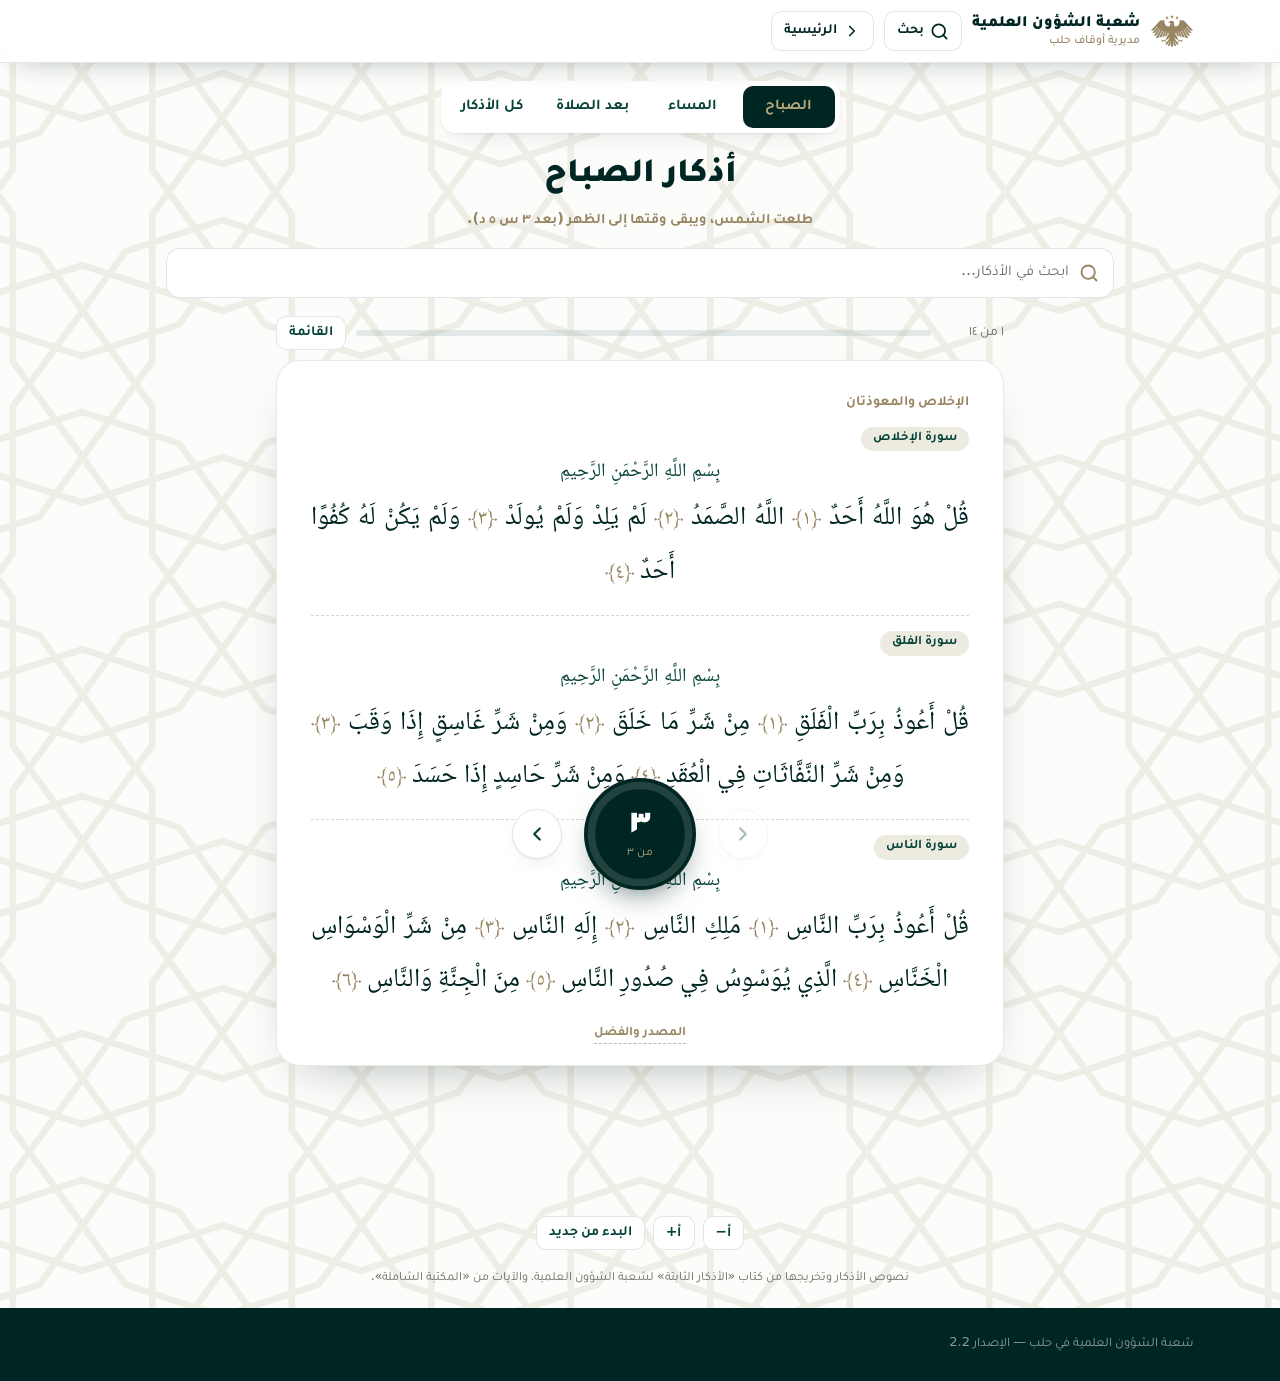
==== commit 29ba2f09: "Add files via upload" ====
--- a/adhkar.html
+++ b/adhkar.html
@@ -13,7 +13,7 @@
   <link rel="icon" href="images/favicon.svg" type="image/svg+xml">
   <link rel="apple-touch-icon" href="images/apple-touch-icon.png">
   <link rel="manifest" href="manifest.webmanifest">
-  <link rel="stylesheet" href="style.css?v=2.1">
+  <link rel="stylesheet" href="style.css?v=2.2">
 </head>
 <body class="adhkar-page">
 
@@ -84,8 +84,8 @@
       </div>
 
       <div class="ad-tools">
-        <button class="ad-mini" id="adSmaller" type="button" aria-label="تصغير الخط">أ−</button>
-        <button class="ad-mini" id="adBigger" type="button" aria-label="تكبير الخط">أ+</button>
+        <button class="ad-mini" id="adSmaller" type="button" data-size="-1" aria-label="تصغير الخط">أ−</button>
+        <button class="ad-mini" id="adBigger" type="button" data-size="1" aria-label="تكبير الخط">أ+</button>
         <button class="ad-mini" id="adReset" type="button">البدء من جديد</button>
       </div>
     </div>
@@ -108,7 +108,7 @@
 
   <footer class="foot">
     <div class="foot-in">
-      <div class="wrap foot-bottom" style="margin-top:0;border-top:0;padding-top:0"><span>شعبة الشؤون العلمية في حلب</span> — <span>الإصدار 2.1</span></div>
+      <div class="wrap foot-bottom" style="margin-top:0;border-top:0;padding-top:0"><span>شعبة الشؤون العلمية في حلب</span> — <span>الإصدار 2.2</span></div>
     </div>
   </footer>
 
@@ -120,8 +120,10 @@
     </div>
   </dialog>
 
-  <script src="adhkar-data.js?v=2.1"></script>
-  <script src="adhkar.js?v=2.1"></script>
-  <script src="search.js?v=2.1"></script>
+  <div class="toast" id="adToast" role="status" aria-live="polite"></div>
+
+  <script src="adhkar-data.js?v=2.2"></script>
+  <script src="adhkar.js?v=2.2"></script>
+  <script src="search.js?v=2.2"></script>
 </body>
 </html>
--- a/style.css
+++ b/style.css
@@ -753,6 +753,10 @@
   background: var(--white); box-shadow: var(--shadow); color: var(--forest-700); font-size: 14px; font-weight: 800; cursor: pointer;
 }
 .ax-back::before { content: '→'; }
+.ax-bar { display: flex; align-items: center; justify-content: space-between; gap: 10px; margin: 0 0 12px; }
+.ax-bar .ax-back { margin: 0; }
+.ax-size { display: flex; gap: 6px; }
+.ad-mini.is-off { opacity: .45; }
 .ax-card { margin: 0 0 12px; padding: 16px 18px 12px; border-radius: 18px; background: var(--white); box-shadow: var(--shadow); }
 .ax-time { margin-bottom: 4px; font-size: 13px; font-weight: 700; color: var(--gold-700); }
 .ax-text p + p { margin-top: 8px; }
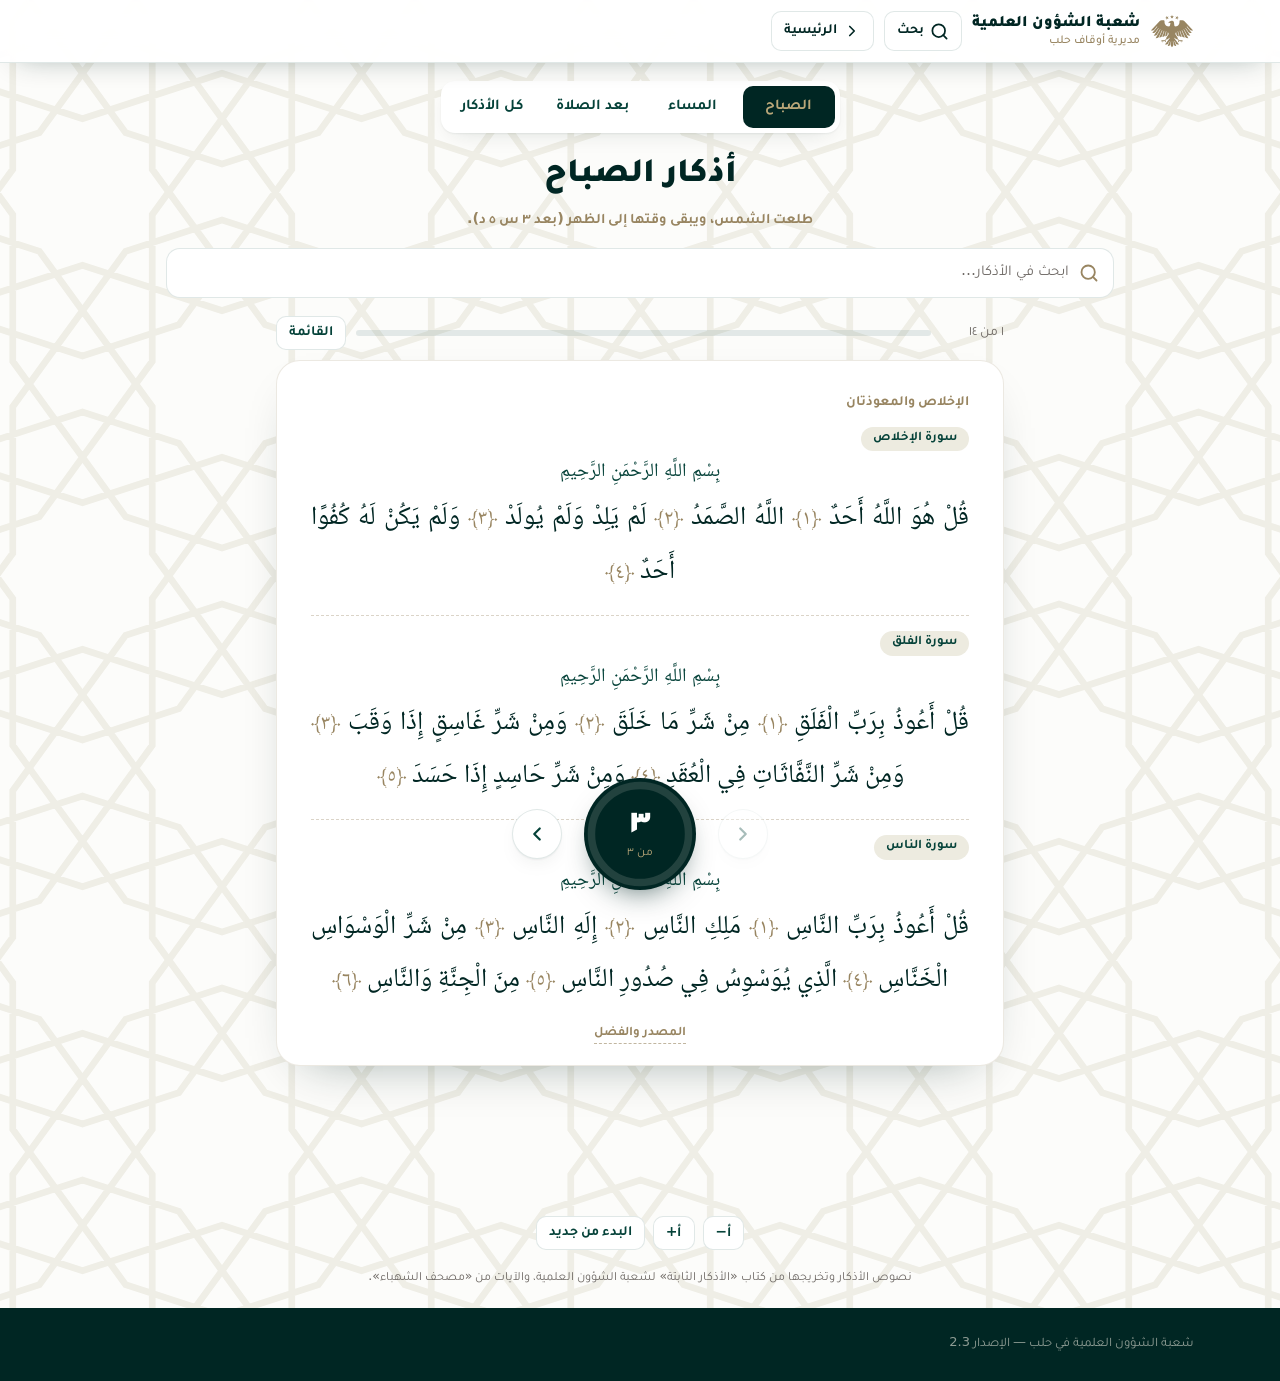
==== commit 903a088d: "Add files via upload" ====
--- a/adhkar.html
+++ b/adhkar.html
@@ -13,7 +13,7 @@
   <link rel="icon" href="images/favicon.svg" type="image/svg+xml">
   <link rel="apple-touch-icon" href="images/apple-touch-icon.png">
   <link rel="manifest" href="manifest.webmanifest">
-  <link rel="stylesheet" href="style.css?v=2.2">
+  <link rel="stylesheet" href="style.css?v=2.3">
 </head>
 <body class="adhkar-page">
 
@@ -103,12 +103,12 @@
 
     <section class="ax" id="adAll" hidden></section>
 
-    <p class="ad-credit">نصوص الأذكار وتخريجها من كتاب «الأذكار الثابتة» لشعبة الشؤون العلمية، والآيات من «المكتبة الشاملة».</p>
+    <p class="ad-credit">نصوص الأذكار وتخريجها من كتاب «الأذكار الثابتة» لشعبة الشؤون العلمية، والآيات من «مصحف الشهباء».</p>
   </main>
 
   <footer class="foot">
     <div class="foot-in">
-      <div class="wrap foot-bottom" style="margin-top:0;border-top:0;padding-top:0"><span>شعبة الشؤون العلمية في حلب</span> — <span>الإصدار 2.2</span></div>
+      <div class="wrap foot-bottom" style="margin-top:0;border-top:0;padding-top:0"><span>شعبة الشؤون العلمية في حلب</span> — <span>الإصدار 2.3</span></div>
     </div>
   </footer>
 
@@ -122,8 +122,8 @@
 
   <div class="toast" id="adToast" role="status" aria-live="polite"></div>
 
-  <script src="adhkar-data.js?v=2.2"></script>
-  <script src="adhkar.js?v=2.2"></script>
-  <script src="search.js?v=2.2"></script>
+  <script src="adhkar-data.js?v=2.3"></script>
+  <script src="adhkar.js?v=2.3"></script>
+  <script src="search.js?v=2.3"></script>
 </body>
 </html>
--- a/style.css
+++ b/style.css
@@ -735,8 +735,15 @@
 /* ---------- كل الأذكار ---------- */
 .ax { margin-top: 14px; }
 .ax-group { margin: 0 0 18px; }
-.ax-group h2 { margin: 0 0 8px; font-size: 15px; font-weight: 800; color: var(--gold-700); display: flex; align-items: center; gap: 8px; }
-.ax-group h2::after { content: ''; flex: 1; height: 1px; background: rgba(152, 133, 97, .3); }
+.ax-group h2, .ax-group h3 { margin: 0 0 8px; font-size: 15px; font-weight: 800; color: var(--gold-700); display: flex; align-items: center; gap: 8px; }
+.ax-group h2::after, .ax-group h3::after { content: ''; flex: 1; height: 1px; background: rgba(152, 133, 97, .3); }
+/* اسم الكتاب فوق مجموعاته */
+.ax-book {
+  margin: 26px 0 12px; padding: 10px 14px; border-radius: 12px; background: var(--forest-900); color: var(--white);
+  font-size: 17px; font-weight: 900; display: flex; align-items: center; gap: 10px;
+}
+.ax-book::before { content: ''; width: 9px; height: 9px; background: var(--gold-500); flex: none; }
+.ax-book:first-child { margin-top: 4px; }
 .ax-grid { display: grid; grid-template-columns: repeat(auto-fill, minmax(150px, 1fr)); gap: 8px; }
 .ax-tile {
   display: flex; flex-direction: column; align-items: flex-start; justify-content: space-between; gap: 6px; min-height: 76px;
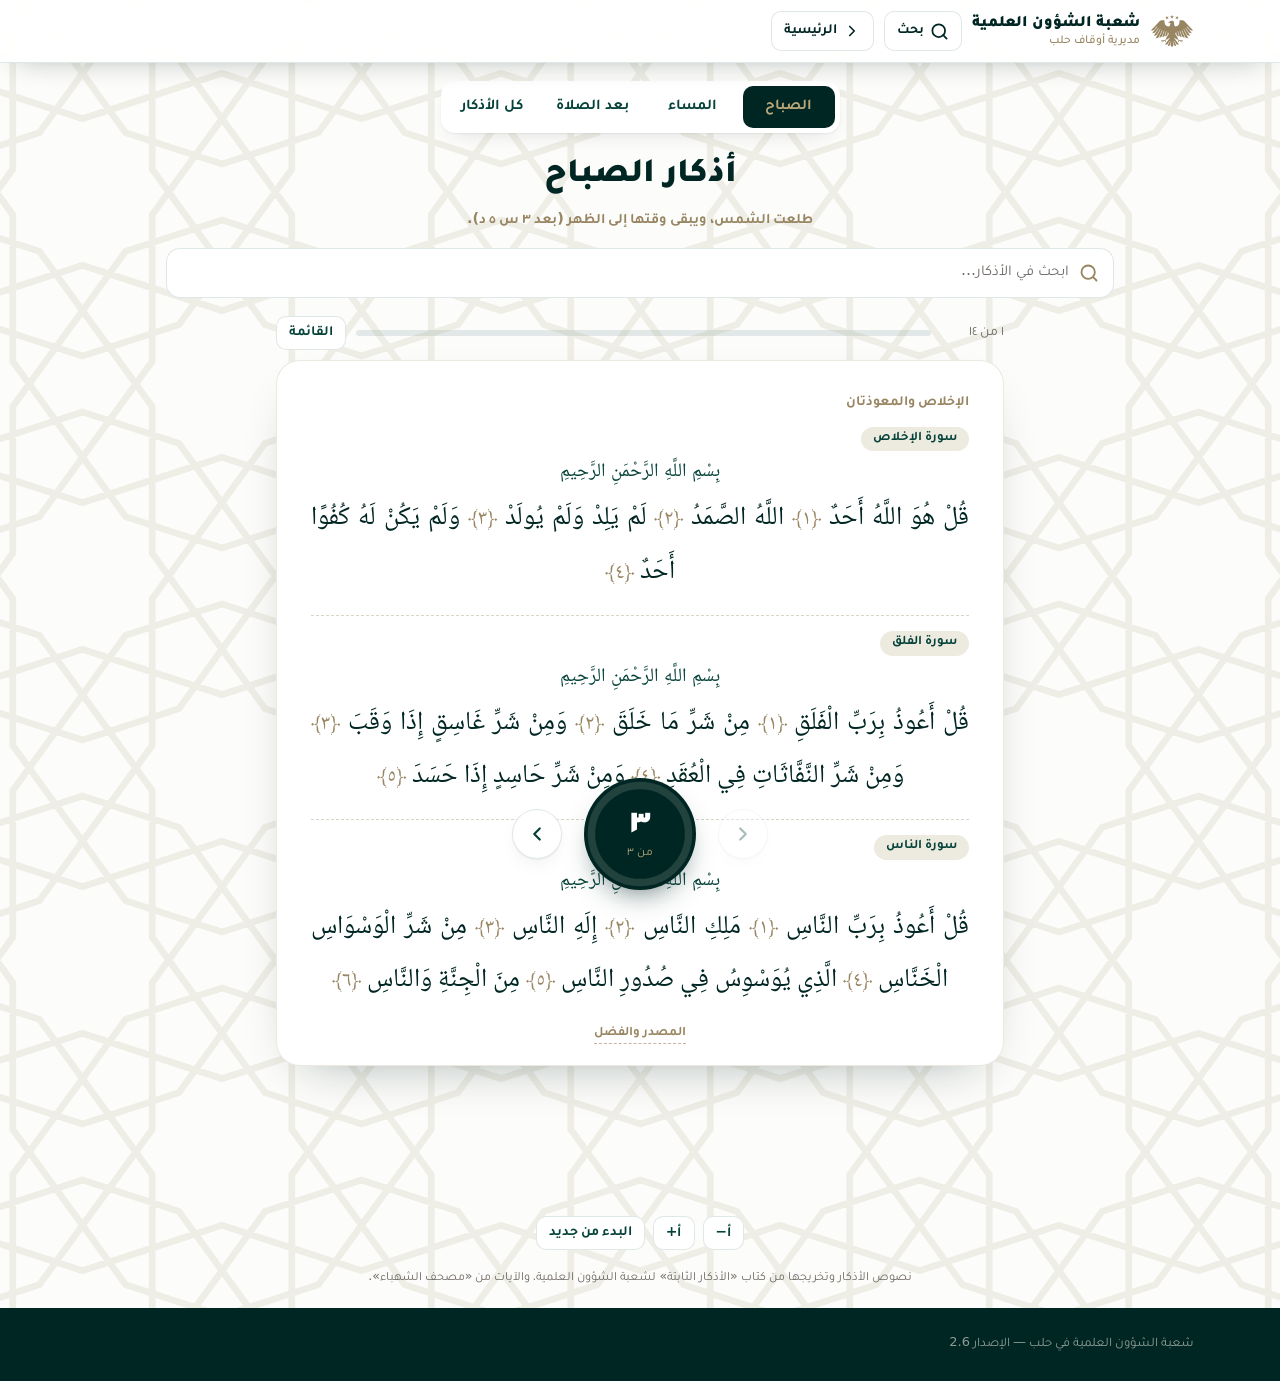
==== commit a267b2f9: "Add files via upload" ====
--- a/adhkar.html
+++ b/adhkar.html
@@ -11,9 +11,13 @@
   <meta property="og:image" content="https://elmi-halab.vercel.app/images/og.png">
   <link rel="icon" href="favicon.ico" sizes="any">
   <link rel="icon" href="images/favicon.svg" type="image/svg+xml">
-  <link rel="apple-touch-icon" href="images/apple-touch-icon.png">
-  <link rel="manifest" href="manifest.webmanifest">
-  <link rel="stylesheet" href="style.css?v=2.3">
+  <link rel="apple-touch-icon" href="images/adhkar-apple-touch-icon.png">
+  <link rel="manifest" href="adhkar.webmanifest">
+  <meta name="mobile-web-app-capable" content="yes">
+  <meta name="apple-mobile-web-app-capable" content="yes">
+  <meta name="apple-mobile-web-app-title" content="الأذكار">
+  <meta name="apple-mobile-web-app-status-bar-style" content="black-translucent">
+  <link rel="stylesheet" href="style.css?v=2.6">
 </head>
 <body class="adhkar-page">
 
@@ -103,12 +107,18 @@
 
     <section class="ax" id="adAll" hidden></section>
 
+    <div class="ad-install" id="adInstall" hidden>
+      <img src="images/adhkar-192.png" alt="" width="46" height="46">
+      <div class="ad-install-t"><b>الأذكار على هاتفك</b><small>ثبّتها لتفتح من الشاشة الرئيسية، وتعمل دون إنترنت</small></div>
+      <button class="btn btn-dark" id="adInstallBtn" type="button">تثبيت</button>
+    </div>
+
     <p class="ad-credit">نصوص الأذكار وتخريجها من كتاب «الأذكار الثابتة» لشعبة الشؤون العلمية، والآيات من «مصحف الشهباء».</p>
   </main>
 
   <footer class="foot">
     <div class="foot-in">
-      <div class="wrap foot-bottom" style="margin-top:0;border-top:0;padding-top:0"><span>شعبة الشؤون العلمية في حلب</span> — <span>الإصدار 2.3</span></div>
+      <div class="wrap foot-bottom" style="margin-top:0;border-top:0;padding-top:0"><span>شعبة الشؤون العلمية في حلب</span> — <span>الإصدار 2.6</span></div>
     </div>
   </footer>
 
@@ -120,10 +130,25 @@
     </div>
   </dialog>
 
+  <dialog class="sheet" id="adIosSheet" aria-labelledby="adIosHead">
+    <div class="sheet-in">
+      <h3 id="adIosHead">تثبيت الأذكار على الآيفون</h3>
+      <ol class="ad-ios-steps">
+        <li>افتح هذه الصفحة في متصفح <b>Safari</b>.</li>
+        <li>اضغط زر المشاركة
+          <svg width="18" height="18" viewBox="0 0 24 24" fill="none" stroke="currentColor" stroke-width="2" stroke-linecap="round" stroke-linejoin="round" aria-label="زر المشاركة"><path d="M12 3v12"/><path d="m8 7 4-4 4 4"/><path d="M5 12v7a2 2 0 0 0 2 2h10a2 2 0 0 0 2-2v-7"/></svg>
+          أسفل الشاشة.</li>
+        <li>اختر «<b>إضافة إلى الشاشة الرئيسية</b>»، ثم «إضافة».</li>
+      </ol>
+      <p class="ad-ios-note">تظهر أيقونة «الأذكار» مع تطبيقاتك، وتفتح دون إنترنت بعد أول فتح.</p>
+      <div class="sheet-actions"><button class="btn btn-outline" id="adIosClose" type="button">حسنًا</button></div>
+    </div>
+  </dialog>
+
   <div class="toast" id="adToast" role="status" aria-live="polite"></div>
 
-  <script src="adhkar-data.js?v=2.3"></script>
-  <script src="adhkar.js?v=2.3"></script>
-  <script src="search.js?v=2.3"></script>
+  <script src="adhkar-data.js?v=2.6"></script>
+  <script src="adhkar.js?v=2.6"></script>
+  <script src="search.js?v=2.6"></script>
 </body>
 </html>
--- a/style.css
+++ b/style.css
@@ -744,6 +744,31 @@
 }
 .ax-book::before { content: ''; width: 9px; height: 9px; background: var(--gold-500); flex: none; }
 .ax-book:first-child { margin-top: 4px; }
+/* الملحقان: آثار الصحابة والتابعين، والمختلف في ثبوته */
+.ax-tile.is-annex { border-color: rgba(107, 31, 42, .22); border-inline-start: 4px solid #6b1f2a; }
+.ax-tile.is-annex b { color: #4a151e; }
+.ax-grp { margin: 18px 0 8px; font-size: 14px; font-weight: 800; color: #6b1f2a; display: flex; align-items: center; gap: 8px; }
+.ax-grp::after { content: ''; flex: 1; height: 1px; background: rgba(107, 31, 42, .2); }
+.ax-who { display: inline-block; margin-bottom: 6px; padding: 3px 10px; border-radius: 999px; background: #f5ecec; color: #4a151e; font-size: 13px; font-weight: 700; }
+.ad-verd { margin-top: 10px; padding-top: 8px; border-top: 1px dashed rgba(152, 133, 97, .45); }
+.ad-verd i { display: block; font-style: normal; font-weight: 800; color: #6b1f2a; font-size: 13px; }
+.ad-verd ul { margin: 4px 0 0; padding: 0 18px 0 0; list-style: square; }
+.ad-verd li { margin: 3px 0; font-size: 13.5px; line-height: 1.75; }
+.ad-verd li b { display: inline; color: var(--forest-700); }
+.ad-verd li small { color: var(--muted); font-size: 12px; }
+/* تثبيت صفحة الأذكار تطبيقًا */
+.ad-install {
+  display: flex; align-items: center; gap: 12px; margin: 22px 0 6px; padding: 12px 14px; border-radius: 16px;
+  background: var(--white); border: 1px solid rgba(5, 66, 57, .12); box-shadow: var(--shadow);
+}
+.ad-install img { border-radius: 11px; flex: none; }
+.ad-install-t { flex: 1; min-width: 0; }
+.ad-install-t b { display: block; color: var(--forest-900); font-weight: 900; font-size: 15px; }
+.ad-install-t small { display: block; color: var(--muted); font-size: 12.5px; line-height: 1.6; }
+.ad-install .btn { flex: none; padding-inline: 18px; }
+.ad-ios-steps { margin: 6px 0 10px; padding: 0 22px 0 0; line-height: 2; color: var(--text); }
+.ad-ios-steps svg { display: inline-block; vertical-align: -3px; color: #0a84ff; margin: 0 2px; }
+.ad-ios-note { margin: 0 0 14px; font-size: 13px; color: var(--muted); }
 .ax-grid { display: grid; grid-template-columns: repeat(auto-fill, minmax(150px, 1fr)); gap: 8px; }
 .ax-tile {
   display: flex; flex-direction: column; align-items: flex-start; justify-content: space-between; gap: 6px; min-height: 76px;
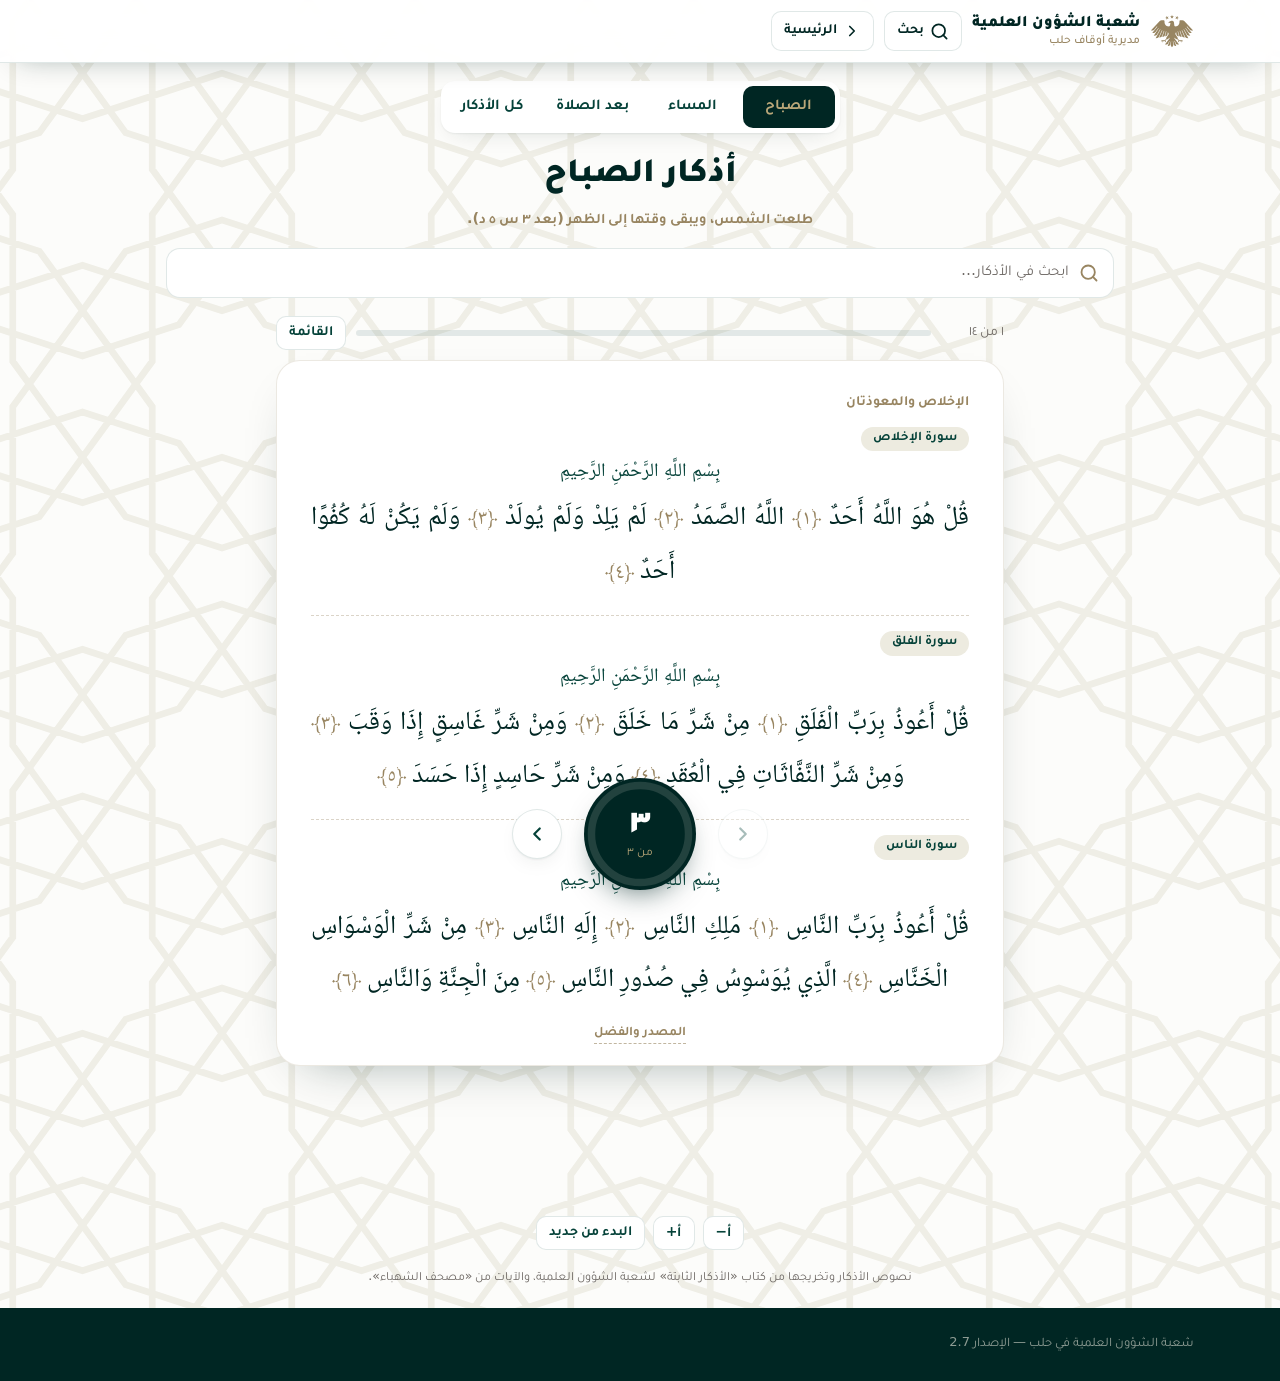
==== commit 82f3d8bb: "Add files via upload" ====
--- a/adhkar.html
+++ b/adhkar.html
@@ -17,7 +17,7 @@
   <meta name="apple-mobile-web-app-capable" content="yes">
   <meta name="apple-mobile-web-app-title" content="الأذكار">
   <meta name="apple-mobile-web-app-status-bar-style" content="black-translucent">
-  <link rel="stylesheet" href="style.css?v=2.6">
+  <link rel="stylesheet" href="style.css?v=2.7">
 </head>
 <body class="adhkar-page">
 
@@ -118,7 +118,7 @@
 
   <footer class="foot">
     <div class="foot-in">
-      <div class="wrap foot-bottom" style="margin-top:0;border-top:0;padding-top:0"><span>شعبة الشؤون العلمية في حلب</span> — <span>الإصدار 2.6</span></div>
+      <div class="wrap foot-bottom" style="margin-top:0;border-top:0;padding-top:0"><span>شعبة الشؤون العلمية في حلب</span> — <span>الإصدار 2.7</span></div>
     </div>
   </footer>
 
@@ -147,8 +147,8 @@
 
   <div class="toast" id="adToast" role="status" aria-live="polite"></div>
 
-  <script src="adhkar-data.js?v=2.6"></script>
-  <script src="adhkar.js?v=2.6"></script>
-  <script src="search.js?v=2.6"></script>
+  <script src="adhkar-data.js?v=2.7"></script>
+  <script src="adhkar.js?v=2.7"></script>
+  <script src="search.js?v=2.7"></script>
 </body>
 </html>
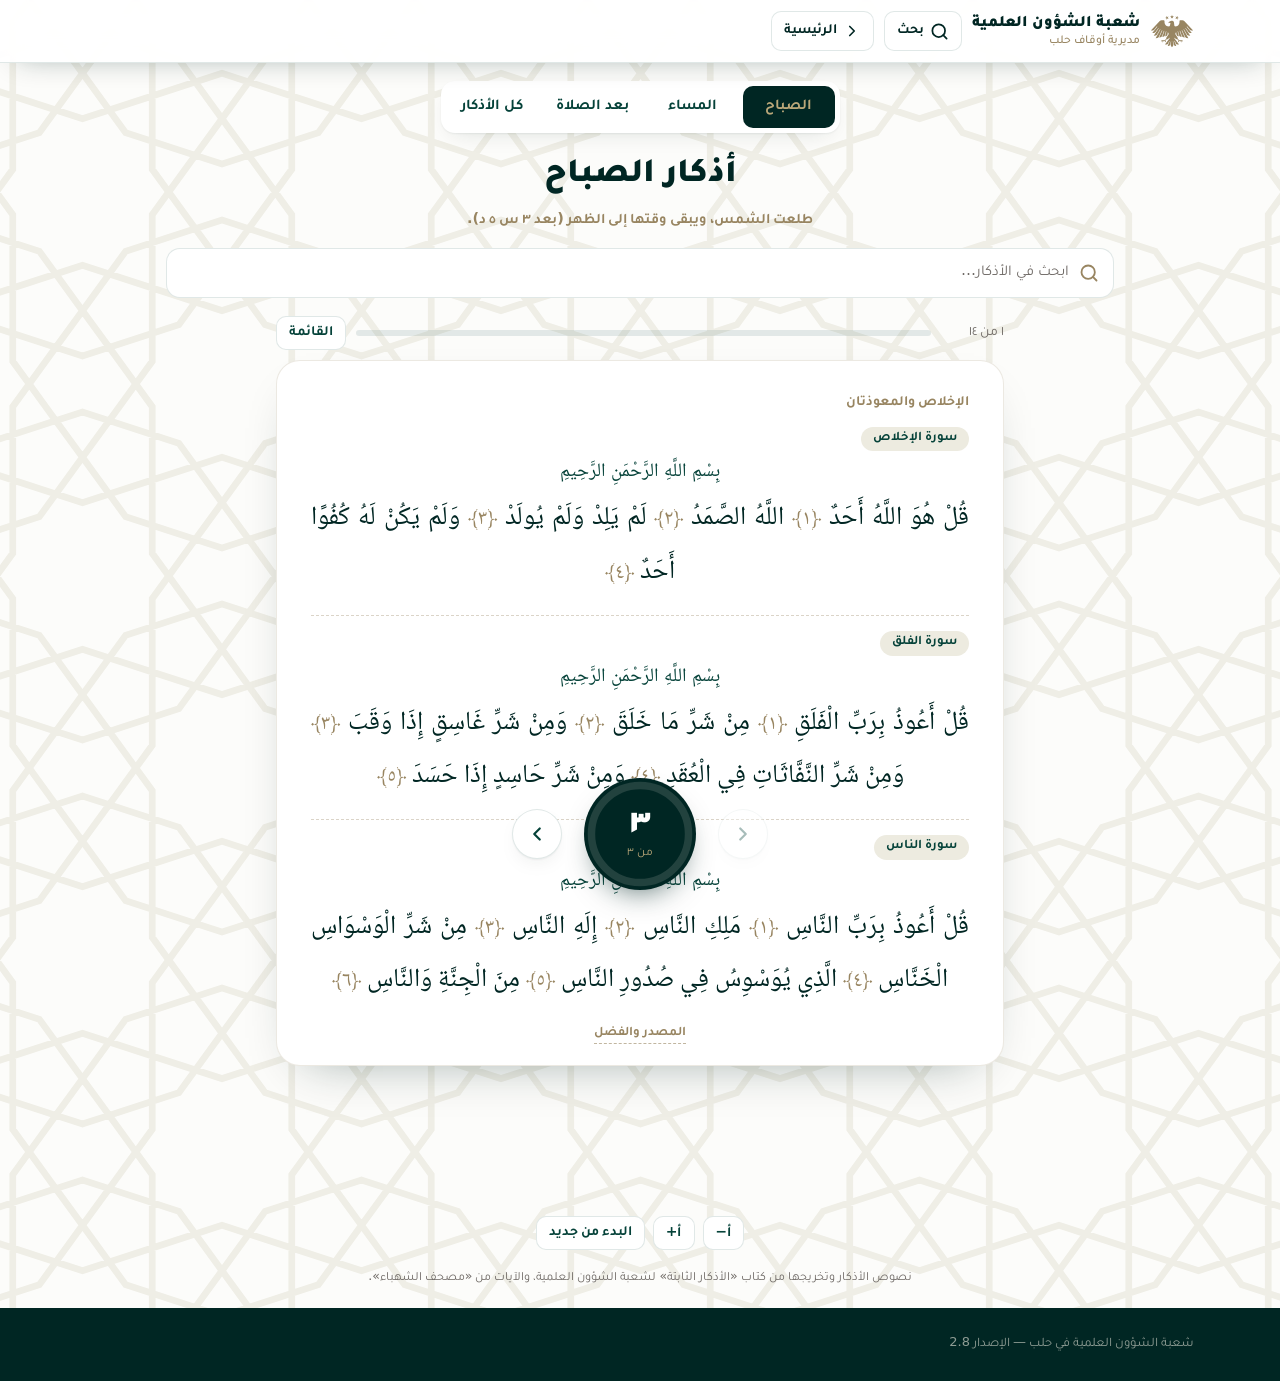
==== commit 4bd3dbe4: "Add files via upload" ====
--- a/adhkar.html
+++ b/adhkar.html
@@ -17,7 +17,7 @@
   <meta name="apple-mobile-web-app-capable" content="yes">
   <meta name="apple-mobile-web-app-title" content="الأذكار">
   <meta name="apple-mobile-web-app-status-bar-style" content="black-translucent">
-  <link rel="stylesheet" href="style.css?v=2.7">
+  <link rel="stylesheet" href="style.css?v=2.8">
 </head>
 <body class="adhkar-page">
 
@@ -118,7 +118,7 @@
 
   <footer class="foot">
     <div class="foot-in">
-      <div class="wrap foot-bottom" style="margin-top:0;border-top:0;padding-top:0"><span>شعبة الشؤون العلمية في حلب</span> — <span>الإصدار 2.7</span></div>
+      <div class="wrap foot-bottom" style="margin-top:0;border-top:0;padding-top:0"><span>شعبة الشؤون العلمية في حلب</span> — <span>الإصدار 2.8</span></div>
     </div>
   </footer>
 
@@ -147,8 +147,8 @@
 
   <div class="toast" id="adToast" role="status" aria-live="polite"></div>
 
-  <script src="adhkar-data.js?v=2.7"></script>
-  <script src="adhkar.js?v=2.7"></script>
-  <script src="search.js?v=2.7"></script>
+  <script src="adhkar-data.js?v=2.8"></script>
+  <script src="adhkar.js?v=2.8"></script>
+  <script src="search.js?v=2.8"></script>
 </body>
 </html>
--- a/style.css
+++ b/style.css
@@ -22,6 +22,11 @@
 /* خط نصوص الأذكار: نسخي يضبط التشكيل على «لا» والتنوين ضبطًا صحيحًا */
 @font-face { font-family: 'AdhkarFont'; font-weight: 400; font-display: swap; src: url('fonts/noto-naskh-arabic-400-normal.woff2') format('woff2');
   unicode-range: U+0600-06FF, U+0750-077F, U+0870-088E, U+0890-0891, U+0897-08E1, U+08E3-08FF, U+200C-200E, U+2010-2011, U+204F, U+2E41, U+FB50-FDFF, U+FE70-FE74, U+FE76-FEFC; }
+@font-face { font-family: 'AdhkarFont'; font-weight: 700 900; font-display: swap; src: url('fonts/noto-naskh-arabic-700-normal.woff2') format('woff2');
+  unicode-range: U+0600-06FF, U+0750-077F, U+0870-088E, U+0890-0891, U+0897-08E1, U+08E3-08FF, U+200C-200E, U+2010-2011, U+204F, U+2E41, U+FB50-FDFF, U+FE70-FE74, U+FE76-FEFC; }
+/* «لا» المشكولة (لَا، لًا…) لا يضبطها خط الموقع، فيظهر الألف منفصلًا؛
+   فالنص المشكول يُكتب بالنسخي: المصدر والفضل وأقوال العلماء دائمًا، وما سواها إن كانت فيه (lf) */
+.lf { font-family: 'AdhkarFont', var(--font) !important; }
 
 /* ---------- الألوان المعتمدة ---------- */
 :root {
@@ -699,7 +704,7 @@
 .ad-src-btn { border: 0; background: none; color: var(--gold-700); font-size: 13px; font-weight: 700; cursor: pointer; border-bottom: 1px dashed rgba(152, 133, 97, .6); padding: 0 0 1px; }
 .ad-src { margin-top: 8px; padding: 10px 12px; border-radius: 12px; background: var(--bg); text-align: right; font-size: 14px; line-height: 1.8; color: var(--text); }
 .ad-src b { display: block; color: var(--forest-700); }
-.ad-src span { display: block; margin-top: 6px; }
+.ad-src span { display: block; margin-top: 6px; font-family: 'AdhkarFont', var(--font); font-size: 15.5px; line-height: 2; }
 
 /* العدّاد: يبقى ظاهرًا أسفل الشاشة */
 .ad-dock {
@@ -753,7 +758,8 @@
 .ad-verd { margin-top: 10px; padding-top: 8px; border-top: 1px dashed rgba(152, 133, 97, .45); }
 .ad-verd i { display: block; font-style: normal; font-weight: 800; color: #6b1f2a; font-size: 13px; }
 .ad-verd ul { margin: 4px 0 0; padding: 0 18px 0 0; list-style: square; }
-.ad-verd li { margin: 3px 0; font-size: 13.5px; line-height: 1.75; }
+.ad-verd li { margin: 3px 0; font-family: 'AdhkarFont', var(--font); font-size: 14.5px; line-height: 1.95; }
+.ad-verd li b, .ad-verd li small { font-family: var(--font); }
 .ad-verd li b { display: inline; color: var(--forest-700); }
 .ad-verd li small { color: var(--muted); font-size: 12px; }
 /* تثبيت صفحة الأذكار تطبيقًا */
